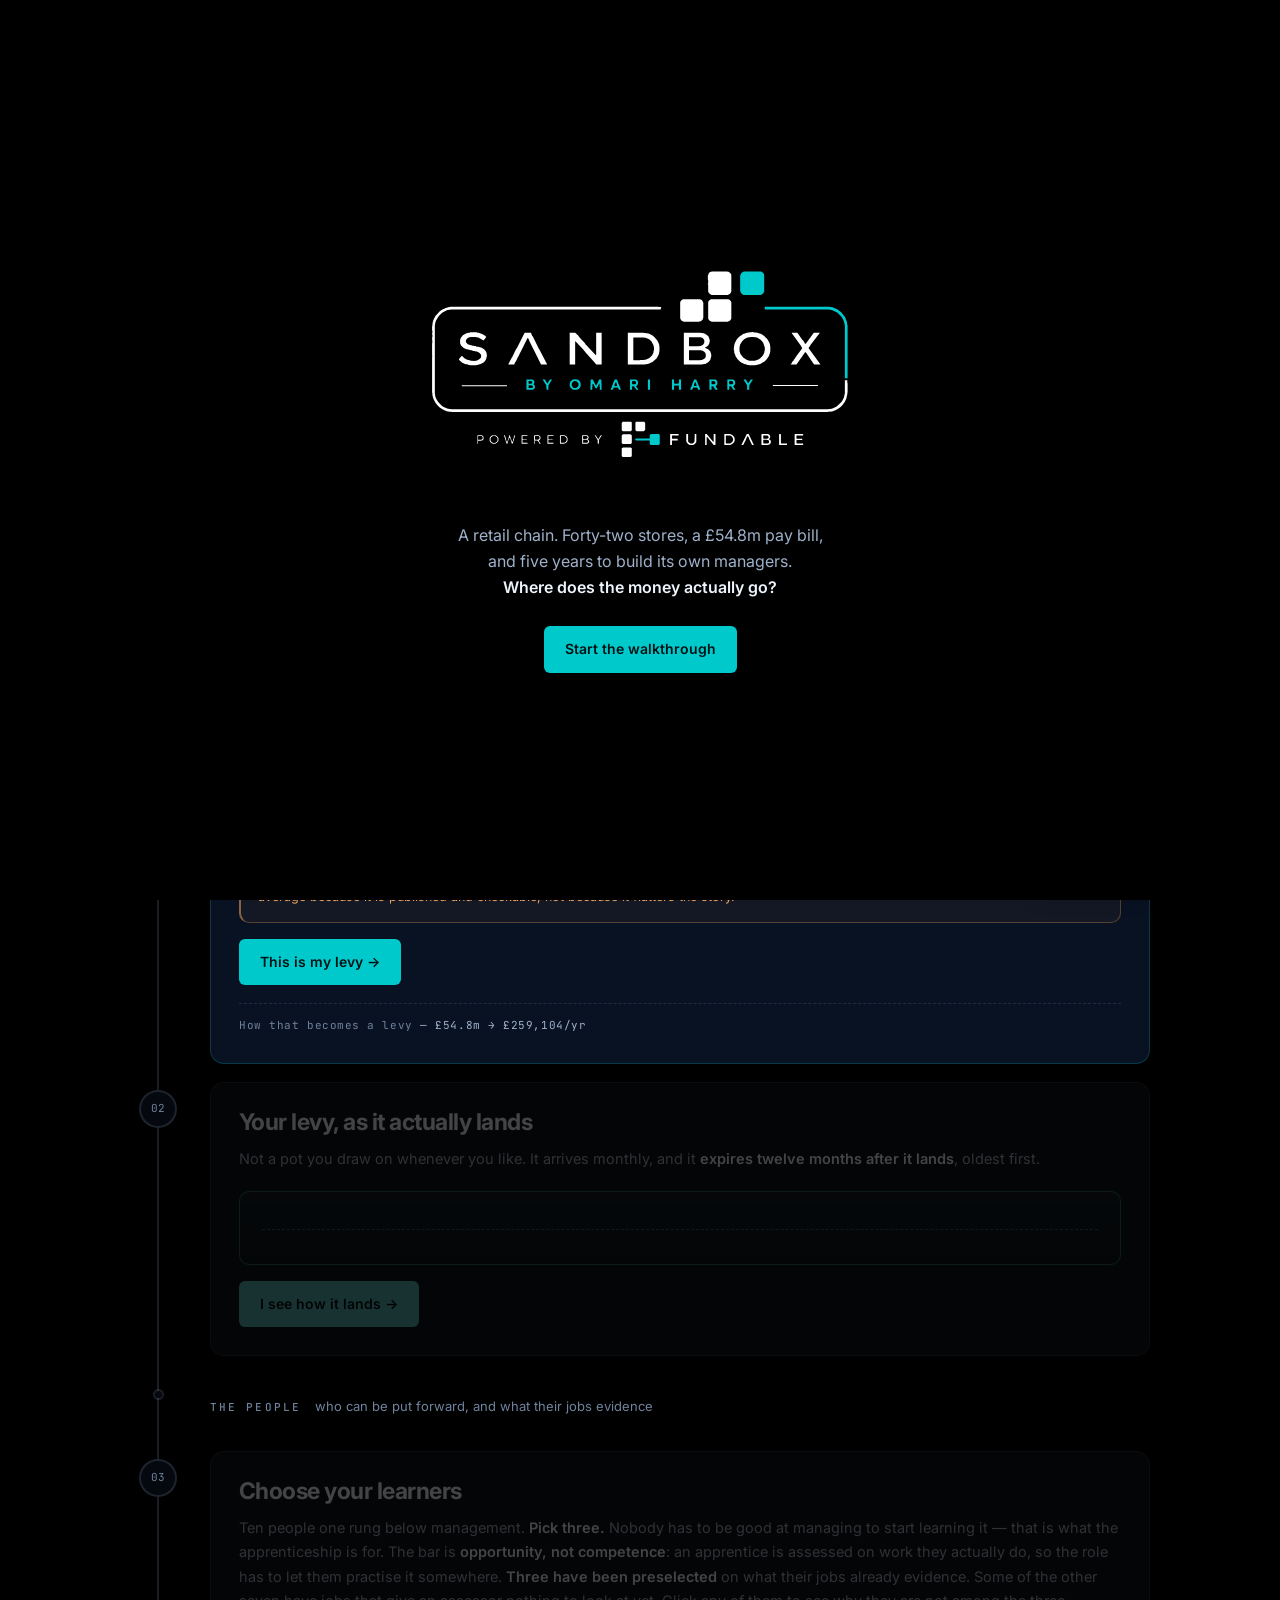
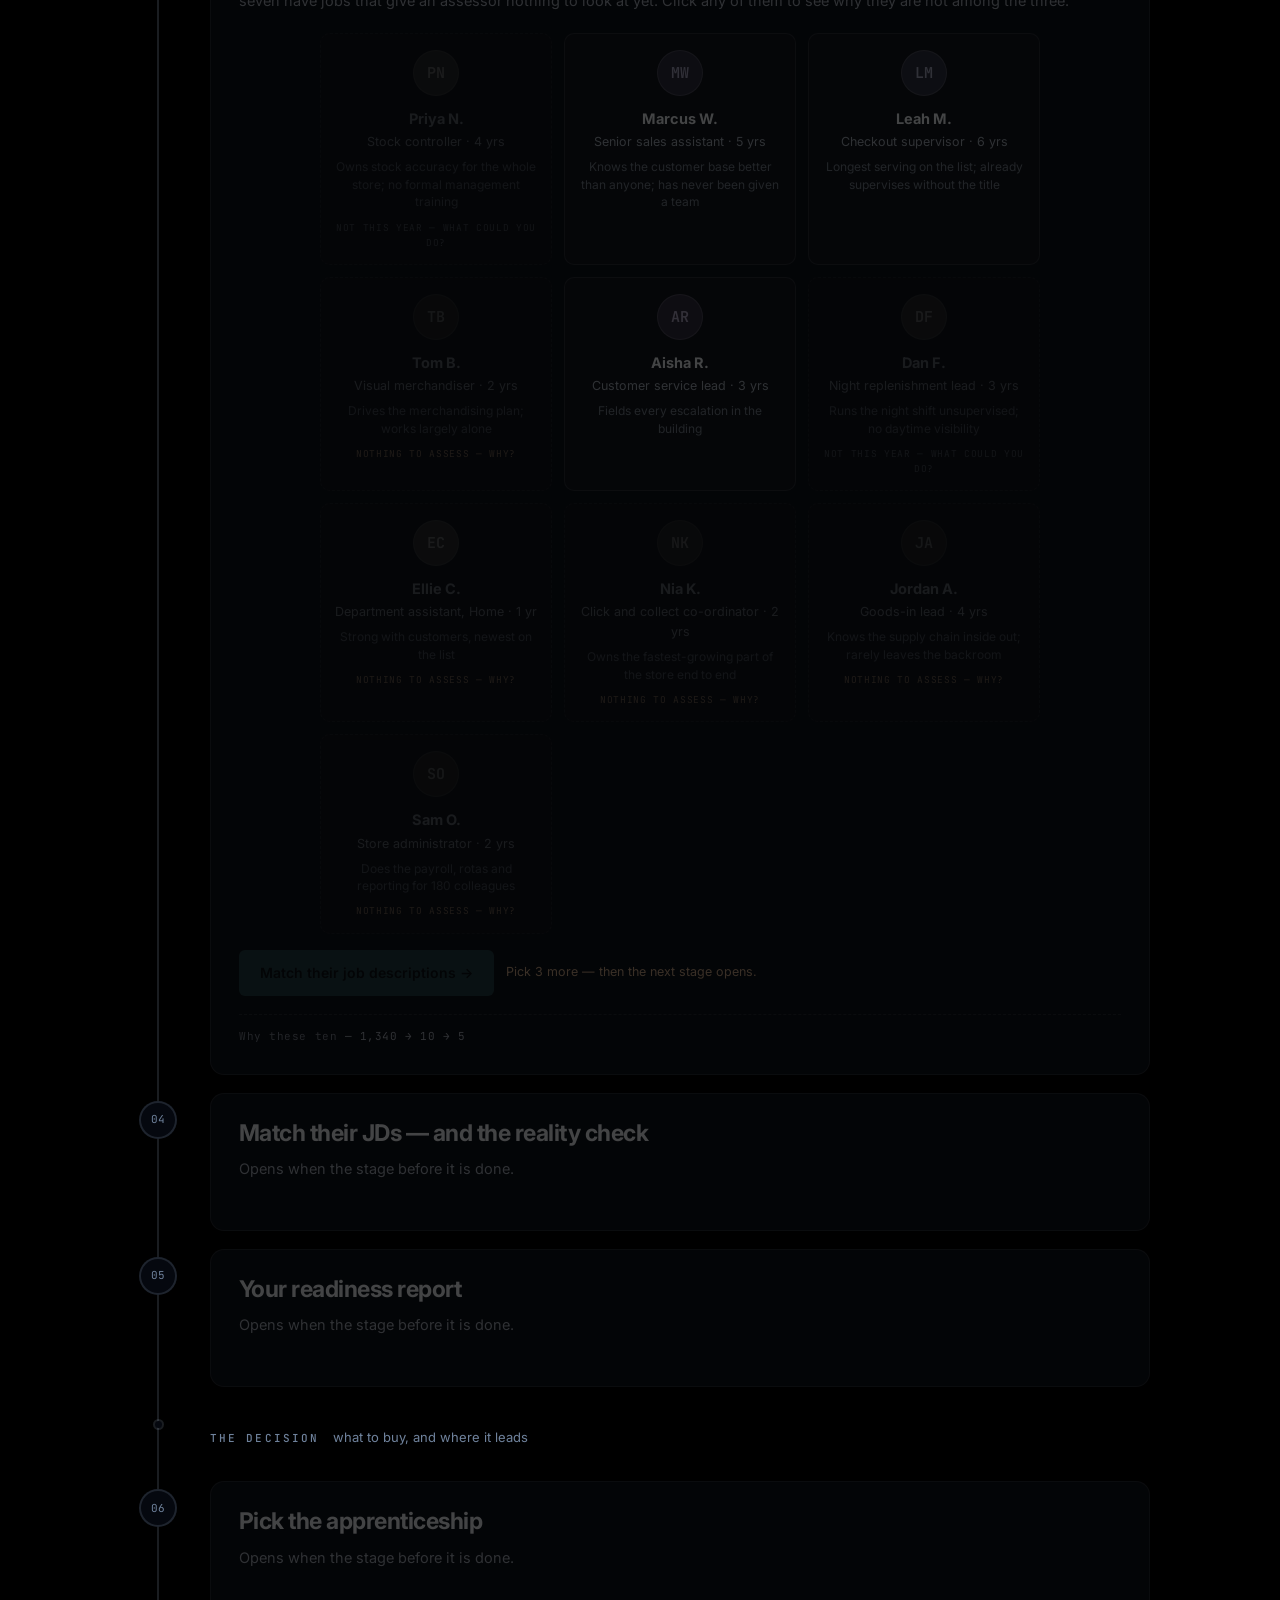
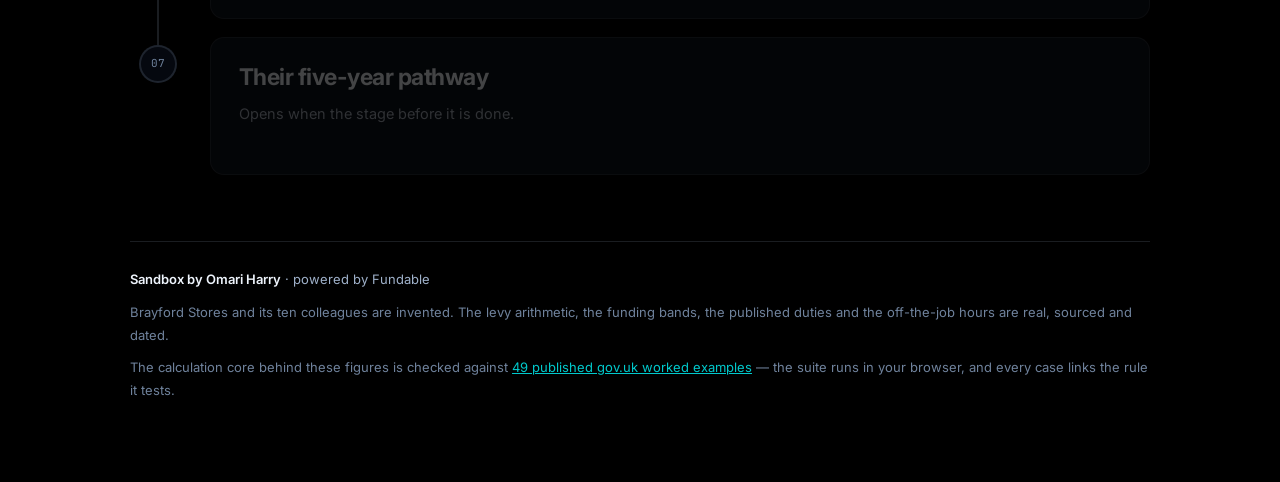
==== index.html @ 3e2b5d3f "One reading measure, so prose stops in the same place everywhere Audited every stage rather than fix" ====
<!doctype html>
<html lang="en-GB">
<head>
<meta charset="utf-8">
<meta name="viewport" content="width=device-width,initial-scale=1">
<title>Sandbox by Omari Harry — develop a retail team, costed properly</title>
<meta name="description" content="A retail employer with a £54.8m pay bill and five years to build managers. Walk the funding, the people, the duty gap and the pathway — on published standards and the rules as they stand today.">
<link rel="icon" href="assets/fundable-favicon.svg">
<link rel="preconnect" href="https://fonts.googleapis.com">
<link rel="preconnect" href="https://fonts.gstatic.com" crossorigin>
<link href="https://fonts.googleapis.com/css2?family=Inter:wght@300;400;500;600;700;800&family=JetBrains+Mono:wght@400;500;600&display=swap" rel="stylesheet">
<style>
:root{
  --bg:#000000; --cyan:#00C9CC; --cyan-dim:rgba(0,201,204,.45); --cyan-ghost:rgba(0,201,204,.09);
  --ink:#eef4fc; --muted:#9fb1ca; --muted-2:#6f829c;
  --warm:#f0a35c; --bad:#e8705f; --good:#4fd6a0;
  --line:rgba(159,177,202,.16); --card:rgba(11,20,38,.9);
  --mono:'JetBrains Mono',ui-monospace,Menlo,Consolas,monospace;
  --rail:56px;
  /* Corner radii. There were thirteen distinct values in this file — 1, 2, 4,
     5, 6, 7, 9, 10, 12, 13, 14, 16 and 999 — which is not a system, it is
     what you get when every component is given whatever looked right the day
     it was written. These four say something instead: a container nested
     inside another takes a smaller radius than the thing it sits in, and a
     control takes a smaller one again, so the nesting is legible from the
     corners alone. Capsules and circles are shapes, not scale steps, and keep
     their own values. */
  --r-lg:14px;    /* the step card: the outermost container on the page   */
  --r-md:10px;    /* a panel sitting inside one                           */
  --r-sm:6px;     /* a control: button, disclosure, tag                   */
  --r-pill:999px; /* anything capsule-shaped: chips, tracks, thin marks   */
  /* One reading measure. Inside the stage cards there were seven different
     ones — 48, 60, 62, 72, 74, 76 and 78ch — all doing the same job, which
     put twelve different right edges in the cards and is why nothing looked
     aligned with anything. Measured shortfalls ran 129, 191, 203, 224, 254,
     262, 283, 298, 302, 310, 314, 492, 508 and 531px.

     Not removed, unified: at 12.5px a full 882px card is about 125
     characters a line, which is why the caps existed. With one value every
     paragraph shares an edge, so a card now has two — things that run the
     full width, and prose. */
  /* In px, not ch. ch is relative to each element's OWN font-size, so one
     token in ch resolved to 532, 583, 606, 620, 630 and 653px across the
     text sizes in these cards — a single token that still produced six
     edges. Absolute is the only way one value means one edge. 620px is the
     centre of what those caps already were: about 86 characters at 14px and
     96 at 12.5px, longer than the ideal measure and far shorter than the
     882px card. */
  --measure:620px;
}
*{box-sizing:border-box}
html{scroll-behavior:smooth}
body{margin:0;background:var(--bg);color:var(--ink);line-height:1.6;
  font-family:Inter,system-ui,-apple-system,'Segoe UI',sans-serif;-webkit-font-smoothing:antialiased}
body::before{content:'';position:fixed;inset:0;pointer-events:none;z-index:0;
  background:radial-gradient(900px 540px at 10% -14%,rgba(0,201,204,.085),transparent 62%)}
/* the cohort constellation. A canvas is a REPLACED element: inset:0 with an
   auto width gives it the intrinsic 300x150, not the inset box, so the size
   has to be stated. Sits under .wrap (z-index 1) and takes no clicks. */
#bg{position:fixed;inset:0;width:100%;height:100%;z-index:0;display:block;
  pointer-events:none}
.wrap{position:relative;z-index:1;max-width:1060px;margin:0 auto;padding:0 20px}
a{color:var(--cyan)}
:focus-visible{outline:2px solid var(--cyan);outline-offset:3px;border-radius:var(--r-sm)}

/* ── splash ───────────────────────────────────────────────────────────── */
#splash{position:fixed;inset:0;z-index:60;background:#000;display:flex;flex-direction:column;
  align-items:center;justify-content:center;gap:26px;padding:24px;transition:opacity .5s ease,visibility .5s}
#splash.gone{opacity:0;visibility:hidden}
#splash img{width:min(540px,86vw);height:auto;animation:rise .9s cubic-bezier(.2,.7,.3,1) both}
#splash .tag{color:var(--muted);font-size:16px;text-align:center;max-width:46ch;margin:0;
  animation:rise .9s .25s cubic-bezier(.2,.7,.3,1) both}
#splash .tag b{color:var(--ink);font-weight:600}
#enter{animation:rise .9s .45s cubic-bezier(.2,.7,.3,1) both}
@keyframes rise{from{opacity:0;transform:translateY(14px)}to{opacity:1;transform:none}}

/* ── chrome ───────────────────────────────────────────────────────────── */
.topbar{display:flex;align-items:center;justify-content:space-between;gap:22px;
  padding:24px 0 0;flex-wrap:wrap}
.topbar img{height:52px;width:auto}
/* the provenance was a wall of 10px mono beside the logo; it is now one line
   that opens, because it matters but it is not the headline */
details.prov{font-family:var(--mono);font-size:10.5px;color:var(--muted-2);max-width:70ch}
details.prov>summary{cursor:pointer;list-style:none;text-align:right;letter-spacing:.04em;
  padding:5px 0}
details.prov>summary::-webkit-details-marker{display:none}
details.prov>summary:hover,details.prov[open]>summary{color:var(--cyan)}
details.prov>summary b{color:var(--muted);font-weight:500}
.stamp{font-family:var(--mono);font-size:10.5px;color:var(--muted-2);margin:8px 0 0;
  text-align:right;line-height:1.95}
.stamp b{color:var(--muted);font-weight:500}
header{padding:56px 0 18px;max-width:72ch}
h1{margin:0 0 18px;font-size:clamp(30px,4.8vw,48px);line-height:1.05;font-weight:800;
  letter-spacing:-.027em;text-wrap:balance}
h1 em{font-style:normal;color:var(--cyan)}
.lede{margin:0;max-width:60ch;color:var(--muted);font-size:clamp(15px,1.8vw,17.5px);line-height:1.68}
.lede b{color:var(--ink);font-weight:600}

/* ── the stepper ──────────────────────────────────────────────────────── */
#stepper{position:fixed;top:0;left:0;right:0;z-index:40;background:rgba(3,6,12,.93);
  backdrop-filter:blur(9px);border-bottom:1px solid var(--line);
  transform:translateY(-100%);transition:transform .3s ease;pointer-events:none}
#stepper.show{transform:none;pointer-events:auto}
.stepper-in{max-width:1060px;margin:0 auto;padding:9px 20px;display:flex;align-items:center;
  gap:4px;flex-wrap:wrap}
.sdot{display:inline-flex;align-items:center;gap:7px;background:none;border:0;cursor:pointer;
  font:inherit;font-size:11.5px;color:var(--muted-2);padding:5px 9px;border-radius:var(--r-pill)}
.sdot:hover:not(:disabled){color:var(--ink);background:rgba(159,177,202,.07)}
.sdot:disabled{cursor:not-allowed;opacity:.42}
.sdot .sd{width:9px;height:9px;border-radius:50%;flex:0 0 auto;
  border:1.5px solid var(--stepc);background:transparent;transition:background .3s}
.sdot.done .sd{background:var(--stepc)}
.sdot.active .sd{background:var(--stepc);box-shadow:0 0 0 3px rgba(240,163,92,.22)}
.sdot.active{color:var(--ink);font-weight:600}
.sdot.locked .sd{border-color:var(--line)}
.sdot .sl{white-space:nowrap}
.sprog{margin-left:auto;font-family:var(--mono);font-size:10.5px;color:var(--muted-2);
  white-space:nowrap}

/* ── acts ─────────────────────────────────────────────────────────────────
   Seven steps is a lot to hold. Three acts give the page a shape you can see
   from the top, and the rail runs straight through them so the spine is not
   interrupted. */
.act{display:grid;grid-template-columns:var(--rail) 1fr;gap:0 24px;align-items:stretch}
.act .rail{position:relative;justify-self:center;width:var(--rail)}
.act .rail::after{content:'';position:absolute;left:50%;top:0;bottom:0;width:2px;margin-left:-1px;
  background:var(--line);transition:background .5s}
.act.lit .rail::after{background:var(--stepc,var(--cyan-dim));opacity:.55}
.act .rail::before{content:'';position:absolute;left:50%;top:50%;width:7px;height:7px;
  margin:-3.5px 0 0 -3.5px;border-radius:50%;background:#05080f;box-shadow:0 0 0 2px var(--line);
  z-index:2;transition:box-shadow .5s,background .5s}
.act.lit .rail::before{background:var(--stepc,var(--cyan));box-shadow:0 0 0 2px var(--stepc,var(--cyan))}
.act-label{display:flex;align-items:baseline;gap:14px;padding:40px 0 16px;flex-wrap:wrap}
.act-label b{font-family:var(--mono);font-size:11px;letter-spacing:.19em;text-transform:uppercase;
  color:var(--muted-2);font-weight:500;transition:color .5s}
.act.lit .act-label b{color:var(--stepc-ink,var(--cyan))}
.act-label i{font-style:normal;font-size:13px;color:var(--muted-2)}

/* ── the roadmap ──────────────────────────────────────────────────────── */
.step{display:grid;grid-template-columns:var(--rail) 1fr;gap:0 24px;align-items:start}
.rail{position:relative;justify-self:center;width:var(--rail);align-self:stretch}
.rail::after{content:'';position:absolute;left:50%;top:0;bottom:0;width:2px;margin-left:-1px;
  background:var(--line);transition:background .5s ease}
.step.done .rail::after{background:linear-gradient(var(--stepc,var(--cyan)),var(--stepc-next,var(--cyan-dim)))}
.step:last-of-type .rail::after{bottom:auto;height:46px}
.node{position:relative;z-index:2;display:flex;align-items:center;justify-content:center;
  width:38px;height:38px;margin:26px auto 0;border-radius:50%;background:#05080f;
  border:2px solid var(--line);font-family:var(--mono);font-size:11px;color:var(--muted-2);
  transition:border-color .4s,color .4s,box-shadow .4s,background .4s}
.step.active .node{border-color:var(--warm);color:var(--warm);
  box-shadow:0 0 0 5px rgba(240,163,92,.16);animation:arrive 2.4s ease-in-out infinite}
@keyframes arrive{0%,100%{box-shadow:0 0 0 5px rgba(240,163,92,.16)}
  50%{box-shadow:0 0 0 9px rgba(240,163,92,.05)}}
.step.done .node{border-color:var(--stepc,var(--cyan));background:var(--stepc,var(--cyan));
  color:var(--stepc-on,#07121a);font-weight:600;animation:none}
.step.done .node span{display:none}
.step.done .node::after{content:'\2713';font-size:15px}

.card{margin:18px 0 0;border:1px solid var(--line);border-radius:var(--r-lg);background:var(--card);
  padding:26px 28px 28px;transition:opacity .4s,filter .4s,border-color .4s}
.step.active .card{border-color:rgba(0,201,204,.22)}
.step.locked .card{opacity:.28;pointer-events:none;filter:grayscale(.55)}
.step.folded .card{padding:15px 22px}
.card-h{display:flex;align-items:baseline;gap:14px;flex-wrap:wrap}
/* Folded, the header becomes a three-column grid so the cyan summary starts
   at the same x on every stage. As a flex row it sat immediately after the
   heading, and the headings are different lengths — measured across the
   seven, the summary began at 137, 226, 173, 308, 174 and 188px, so scrolling
   a finished plan moved the one figure per stage you actually want to read
   through a 171px spread. The heading column is wider than the longest
   heading at the narrowest width this page runs at (294px at 1024), so
   nothing wraps to claim it. */
.step.folded .card-h{display:grid;grid-template-columns:310px 1fr auto;align-items:baseline;
  gap:0 14px}
.card-h h2{margin:0;font-size:23px;font-weight:700;letter-spacing:-.022em;line-height:1.2}
.step.folded .card-h h2{font-size:16px;font-weight:600;color:var(--muted)}
.fold-sum{margin:0;color:var(--cyan);font-size:13px;font-family:var(--mono)}
.reopen{margin-left:auto;background:none;border:0;color:var(--muted-2);font:inherit;font-size:12px;
  cursor:pointer;text-decoration:underline;padding:0}
.reopen:hover{color:var(--cyan)}
.linklike{background:none;border:0;padding:0;font:inherit;color:var(--cyan);cursor:pointer;
  text-decoration:underline;text-underline-offset:2px}
.linklike:hover{filter:brightness(1.2)}
.step.folded .card-body{display:none}
/* Full width, matching stage 1. These eighteen intros were the last things
   in the cards still stopping short of the edge, so every stage had one
   ragged right edge near the top of it. The trade is a longer line than the
   70ch they used to keep — about 100 characters on a full card — which is
   wide for continuous reading and is the reason the limit was there. They
   are short intros read once before the stage opens, not long passages, so
   the alignment is worth more here than the measure. */
.sub{margin:10px 0 20px;color:var(--muted);font-size:14.5px;line-height:1.68}
.sub b{color:var(--ink);font-weight:600}

/* ── payoff ───────────────────────────────────────────────────────────────
   The moments the walkthrough is actually for — the readout, the reality
   check, the verdict, the five-year tally. They were the same grey as the
   paragraphs around them, so they read as more text rather than as an
   arrival. One shared surface, lifted off the card. */
.payoff,.check,.verdict,.why{border-radius:var(--r-md);padding:22px 24px;margin-top:20px;position:relative;
  background:linear-gradient(180deg,rgba(0,201,204,.075),rgba(0,201,204,.015));
  border:1px solid var(--cyan-dim)}
.payoff::before,.check::before,.verdict::before,.why::before{content:'';position:absolute;left:0;top:18px;bottom:18px;width:2px;
  border-radius:var(--r-pill);background:var(--cyan)}
.payoff.warn,.check,.why{background:linear-gradient(180deg,rgba(240,163,92,.08),rgba(240,163,92,.015));
  border-color:rgba(240,163,92,.42)}
.payoff.warn::before,.check::before,.why::before{background:var(--warm)}
.payoff.stop,.verdict.bad{background:linear-gradient(180deg,rgba(232,112,95,.09),rgba(232,112,95,.015));
  border-color:rgba(232,112,95,.45)}
.payoff.stop::before,.verdict.bad::before{background:var(--bad)}
.payoff>h3,.check h3,.verdict h3,.why h4{margin:0 0 10px;font-size:15px;font-weight:700;letter-spacing:-.01em;color:var(--cyan)}
.payoff.warn>h3,.check h3,.why h4{color:var(--warm)}
.payoff.stop>h3,.verdict.bad h3{color:var(--bad)}
.payoff>p,.check p,.verdict p,.why p{margin:0 0 10px;font-size:14px;line-height:1.66;color:var(--muted);max-width:var(--measure)}
.payoff>p:last-child,.check p:last-child,.verdict p:last-child,.why p:last-child{margin-bottom:0}
.payoff b,.check b,.verdict b,.why b{color:var(--ink)}

/* ── working-out panel ────────────────────────────────────────────────── */
details.work{margin-top:18px;border-top:1px dashed var(--line);padding-top:13px}
details.work>summary{cursor:pointer;font-family:var(--mono);font-size:11px;letter-spacing:.05em;
  color:var(--muted-2);list-style:none}
details.work>summary::-webkit-details-marker{display:none}
details.work>summary:hover{color:var(--cyan)}
details.work>summary .chain{color:var(--muted)}
details.work[open]>summary{color:var(--cyan);margin-bottom:12px}
.funnel{font-family:var(--mono);font-size:12px;border-collapse:collapse;width:100%;max-width:var(--measure)}
.funnel td{padding:5px 0;border-bottom:1px solid rgba(159,177,202,.07);vertical-align:baseline}
.funnel td:last-child{text-align:right;color:var(--ink);font-variant-numeric:tabular-nums;white-space:nowrap}
.funnel .drop{color:var(--bad);margin-left:12px;font-size:11px}
.funnel tr.indent td:first-child{padding-left:16px;color:var(--muted)}
.funnel tr.sum td{color:var(--cyan);border-bottom:0;padding-top:9px}
.ours{margin:13px 0 0;font-size:12.5px;color:var(--warm);max-width:var(--measure);line-height:1.6}
.ours b{color:var(--ink)}

/* ── controls ─────────────────────────────────────────────────────────── */
label{display:block;font-size:12px;color:var(--muted);margin:0 0 7px}
input[type=range]{width:100%;max-width:520px;accent-color:var(--cyan);margin:4px 0 0}
.btn{font:inherit;font-size:14px;font-weight:600;cursor:pointer;border-radius:var(--r-sm);padding:11px 20px;
  border:1px solid transparent;background:var(--cyan);color:#001314}
.btn:hover{filter:brightness(1.1)}
.btn.ghost{background:none;color:var(--muted);border-color:var(--line)}
.btn.ghost:hover{color:var(--cyan);border-color:var(--cyan)}
.btn:disabled{opacity:.28;cursor:not-allowed;filter:none}
.gate-why{font-size:12.5px;color:var(--warm);max-width:var(--measure);line-height:1.5}
.gate-why.ok{color:var(--good)}
.why .scope{color:var(--muted-2);font-size:12.5px;font-style:italic}

/* ── the pointer ────────────────────────────────────────
   The gate already says WHAT is missing, in a line beside a disabled button
   that on these cards is usually below the fold. What it cannot say is WHERE.

   First attempt put the words in a tag floating above the target. Measured,
   it covered the £20,000,000 on step 1 — the very figure the instruction is
   about — and there is no side that is free: every target here is a block
   wrapped in body text, so above clips a paragraph's last line and right
   runs out of card by step 3. A pointer that hides the thing it points at is
   worse than none.

   So the two halves live apart, each where it has room. The halo says WHERE,
   drawn in the dead space just outside the target, overlapping nothing. The
   pill says WHAT, fixed bottom-right where nothing can be under it, and it
   scrolls the target back when you have wandered off. Warm while something
   is owed, cyan once the gate releases — the page's own rule, where warm is
   what you still have to deal with.

   No motion. Dynamics come after this, deliberately. */
#halo{position:fixed;z-index:35;pointer-events:none;border-radius:var(--r-md);
  border:1.5px solid var(--warm);box-shadow:0 0 0 3px rgba(240,163,92,.1);
  opacity:0;transition:opacity .3s ease,border-color .3s ease}
#halo.on{opacity:1}
#halo.ready{border-color:var(--cyan);box-shadow:0 0 0 3px rgba(0,201,204,.09)}
/* bottom right, because the dev bar owns bottom left and the stepper the top */
#nudge{position:fixed;right:20px;bottom:20px;z-index:45;display:none;align-items:center;
  gap:9px;max-width:min(42ch,calc(100vw - 40px));text-align:left;
  font-family:var(--mono);font-size:11.5px;line-height:1.45;letter-spacing:.02em;
  color:#07121a;background:var(--warm);border:0;padding:9px 13px;border-radius:var(--r-sm);
  cursor:pointer;font-weight:500;box-shadow:0 7px 26px rgba(0,0,0,.55)}
#nudge.on{display:flex}
#nudge.ready{background:var(--cyan)}
#nudge:hover{filter:brightness(1.07)}
#nudge:focus-visible{outline:2px solid var(--ink);outline-offset:2px}
#nudge i{font-style:normal;font-size:14px;line-height:1;opacity:.75;flex:none}
#nudge u{text-decoration:none;font-size:9.5px;letter-spacing:.1em;text-transform:uppercase;
  opacity:.6;flex:none;border-left:1px solid rgba(7,18,26,.3);padding-left:9px}
.scale{display:flex;justify-content:space-between;max-width:520px;font-family:var(--mono);
  font-size:10.5px;color:var(--muted-2);margin-top:4px}
/* Brayford's actual pay bill, marked on the track. The slider is there to be
   played with; the scenario still has one real number, and the step will not
   let you leave on someone else's. */
.sliderwrap{position:relative;max-width:520px;padding-top:20px}
.mark{position:absolute;top:12px;height:28px;width:2px;background:var(--warm);
  border-radius:var(--r-pill);pointer-events:none;transform:translateX(-1px)}
.mark i{position:absolute;top:-14px;left:50%;transform:translateX(-50%);font-style:normal;
  font-family:var(--mono);font-size:9.5px;letter-spacing:.07em;text-transform:uppercase;
  color:var(--warm);white-space:nowrap}
.hint{margin:14px 0 0;font-size:13px;line-height:1.6;max-width:var(--measure);color:var(--muted)}
.hint b{color:var(--ink)}
.hint.off{color:var(--warm)}
.hint.off b{color:var(--warm)}
.big{font-family:var(--mono);font-size:30px;font-weight:600;color:var(--ink);
  font-variant-numeric:tabular-nums;line-height:1.2;margin-bottom:10px}
/* The pay bill is the INPUT; the levy is the answer the step is named after.
   They used to be the other way round — the biggest figure on a step called
   "Here is your levy" was the pay bill. */
.paybill{font-family:var(--mono);font-size:19px;font-weight:500;color:var(--muted);
  font-variant-numeric:tabular-nums;line-height:1.2;margin-bottom:10px}
/* The stage was a single ragged column in an 882px card: measured, the rows
   left between 242 and 374px of dead space down the right, and the two
   things that belong together — the pay bill you set and the levy it
   produces — were stacked, so you could not watch one move the other.

   Side by side they read as cause and effect, and the card is filled by the
   content rather than by widening the prose, which has a measure for a
   reason. Below 1180 they stack again: two columns of ~380px start breaking
   the slider scale and the big figure. */
.s1-grid{display:grid;grid-template-columns:minmax(0,1fr) minmax(0,420px);
  gap:0 34px;align-items:start;margin-top:4px}
.s1-set{min-width:0}
.s1-set .hint{max-width:none}
.s1-grid .levyout{margin:0;border:1px solid var(--cyan-dim);border-radius:var(--r-md);
  padding:17px 19px;background:rgba(0,201,204,.045)}
.s1-grid .levyout.nil{border-color:rgba(240,163,92,.4);background:rgba(240,163,92,.05)}
@media screen and (max-width:1180px){
  .s1-grid{grid-template-columns:minmax(0,1fr);gap:22px 0}
  .s1-grid .levyout{max-width:520px}
}
.levyout{margin-top:22px}
.levyout .lk{font-family:var(--mono);font-size:10px;letter-spacing:.12em;text-transform:uppercase;
  color:var(--muted-2)}
.levyout .lv{font-family:var(--mono);font-size:34px;font-weight:600;color:var(--cyan);
  font-variant-numeric:tabular-nums;line-height:1.18;margin-top:5px}
.levyout .ls{font-size:13px;color:var(--muted);margin-top:5px}
.levyout.nil .lv{color:var(--warm)}
/* Boxed rather than hung off a left bar. Measured inside stage 1's 882px
   card, the rows ended at four different places — the intro 242px short of
   the edge, the hint 454, this 314, the buttons flush — and a bar-and-indent
   paragraph at its own width was the most obviously stray of them. As a box
   it has the same edges as the grid above it and the controls below, so the
   stage reads as a stack of aligned blocks. */
.caveat-vis{margin:18px 0 0;font-size:12.5px;line-height:1.65;color:var(--warm);
  border:1px solid rgba(240,163,92,.3);border-left:2px solid rgba(240,163,92,.55);
  border-radius:var(--r-md);background:rgba(240,163,92,.045);padding:14px 17px}
.caveat-vis b{color:var(--ink)}


/* ── readout ──────────────────────────────────────────────────────────── */
.readout{border:1px solid var(--cyan-dim);border-radius:var(--r-md);padding:20px 22px;
  background:linear-gradient(180deg,rgba(0,201,204,.07),rgba(0,201,204,.02))}
.ro-grid{display:grid;gap:18px;grid-template-columns:repeat(auto-fit,minmax(166px,1fr))}
.ro .k{font-family:var(--mono);font-size:10px;letter-spacing:.11em;text-transform:uppercase;color:var(--muted-2)}
.ro .v{font-family:var(--mono);font-size:26px;font-weight:600;color:var(--cyan);margin-top:5px;
  font-variant-numeric:tabular-nums;line-height:1.15}
.ro .s{font-size:12px;color:var(--muted);margin-top:4px}
.ro-sum{margin:17px 0 0;padding-top:14px;border-top:1px dashed var(--cyan-dim);font-size:14px;color:var(--muted)}
.ro-sum b{color:var(--ink)}

/* ── people ───────────────────────────────────────────────────────────── */
.team{display:grid;gap:12px;justify-content:center;
  grid-template-columns:repeat(auto-fit,minmax(214px,232px))}
.person{display:flex;flex-direction:column;align-items:center;gap:2px;text-align:center;
  font:inherit;color:inherit;width:100%;
  background:rgba(159,177,202,.035);border:1px solid var(--line);border-radius:var(--r-md);
  padding:16px 14px 14px;cursor:pointer}
.av{width:46px;height:46px;border-radius:50%;display:flex;align-items:center;justify-content:center;
  font-family:var(--mono);font-size:15px;font-weight:600;letter-spacing:.02em;margin-bottom:9px;
  border:1px solid rgba(255,255,255,.14);flex:0 0 auto}
.person.on .av{box-shadow:0 0 0 3px var(--cyan-ghost)}
.person.blocked .av{filter:grayscale(1) brightness(.8)}
.person:hover{border-color:var(--cyan-dim)}
.person.on{border-color:var(--cyan);background:var(--cyan-ghost)}
.infopack{margin:12px 0 4px;border:1px solid var(--cyan-dim);border-radius:var(--r-md);padding:14px 16px;
  background:rgba(0,201,204,.055)}
.ip-h{display:flex;align-items:baseline;gap:12px;margin-bottom:9px}
.ip-h b{font-size:14px;color:var(--cyan)}
.ip-h .dismiss{margin-left:auto}
.infopack .funnel td{padding:6px 14px 6px 0;vertical-align:top;font-family:var(--mono);font-size:11.5px}
.ip-why{margin:11px 0 0;font-size:13px;color:var(--muted);line-height:1.6;max-width:var(--measure)}
.ip-src{margin:10px 0 0;font-family:var(--mono);font-size:10.5px;color:var(--muted-2)}
.ip-src a{color:var(--muted)}
.person.soon{border-style:dashed;opacity:.72;cursor:help}
.person.soon:hover{opacity:.95;border-color:var(--warm)}
.person.blocked{border-style:dashed;opacity:.5;cursor:help}
.person.blocked:hover{opacity:.78;border-color:var(--warm)}
.person.blocked .nm{color:var(--muted)}
.person .flag.soft{color:var(--muted-2)}
.person .flag{font-family:var(--mono);font-size:9.5px;letter-spacing:.07em;text-transform:uppercase;
  color:var(--warm);margin-top:7px}
.why .dismiss{background:none;border:0;padding:0;font:inherit;font-size:12px;color:var(--muted-2);
  cursor:pointer;text-decoration:underline}
.why .dismiss:hover{color:var(--cyan)}
.person .nm{font-weight:700;font-size:14.5px}
.person.on .nm{color:var(--cyan)}
.person .rl{font-size:12.5px;color:var(--muted)}
.person .nt{font-size:12px;color:var(--muted-2);margin-top:4px;line-height:1.45}
.row{display:flex;gap:12px;flex-wrap:wrap;align-items:center;margin-top:16px}

/* ── step 4 · duty coverage ───────────────────────────────────────────── */
.learner{border:1px solid var(--line);border-radius:var(--r-md);padding:15px 17px;margin-top:11px;
  background:rgba(159,177,202,.03)}
.lh{display:flex;align-items:baseline;gap:10px;flex-wrap:wrap}
.lh .ln{font-weight:700;font-size:15px;color:var(--cyan)}
.lh .lr{font-size:12.5px;color:var(--muted)}
.lh .lscore{margin-left:auto;font-family:var(--mono);font-size:11.5px;color:var(--muted)}
.lh .lscore b{color:var(--ink)}
.chips{display:flex;flex-wrap:wrap;gap:7px;margin-top:11px}
.chip{font-family:var(--mono);font-size:10.5px;letter-spacing:.03em;padding:4px 9px;border-radius:var(--r-pill);
  border:1px solid var(--line);color:var(--muted-2);white-space:nowrap}
.chip.yes{background:var(--cyan);border-color:var(--cyan);color:#001314;font-weight:600}
.chip.partly{border-color:var(--cyan-dim);color:var(--cyan)}
.chip.no{text-decoration:line-through;opacity:.6}
.jd{list-style:none;margin:12px 0 0;padding:0;font-size:13px}
.jd li{padding:5px 0 5px 15px;border-left:2px solid var(--line);color:var(--muted);margin-bottom:3px}
.jd li.ev{border-left-color:var(--cyan);color:var(--ink)}
.jd li em{font-style:normal;font-family:var(--mono);font-size:10.5px;color:var(--cyan);
  display:block;margin-top:2px}
.learner details{margin-top:11px}
/* This was 12px muted-2 text with the marker removed, which is the styling of
   a caption, not of a control — and on stages 4 and 5 opening it is the whole
   of the work, the thing the gate is waiting on. Shut, it is now plainly a
   button and says whose JD it opens. Open, it reverts to the quiet caption it
   used to be, because by then it has nothing left to ask for. */
.learner details>summary{cursor:pointer;list-style:none;display:inline-flex;align-items:center;
  gap:8px;font-family:var(--mono);font-size:11.5px;letter-spacing:.03em;color:var(--warm);
  border:1px solid rgba(240,163,92,.5);border-radius:var(--r-sm);padding:7px 12px;
  background:rgba(240,163,92,.07);transition:color .2s,border-color .2s,background .2s}
.learner details>summary::-webkit-details-marker{display:none}
.learner details>summary::before{content:'\25B8';font-size:10px;opacity:.8;
  transition:transform .2s}
.learner details>summary:hover{color:var(--cyan);border-color:var(--cyan);
  background:var(--cyan-ghost)}
.learner details[open]>summary{font-family:inherit;font-size:12px;letter-spacing:0;
  color:var(--muted-2);border-color:transparent;background:none;padding:2px 0}
.learner details[open]>summary::before{transform:rotate(90deg)}
.learner details[open]>summary:hover{color:var(--cyan);border-color:transparent;background:none}
.learner details>summary .s-open{display:none}
.learner details[open]>summary .s-shut{display:none}
.learner details[open]>summary .s-open{display:inline}

/* ── step 7 · the pathway ─────────────────────────────────────────────── */
.tl-wrap{overflow-x:auto;padding-bottom:4px}
.tl{min-width:540px;position:relative;margin:26px 0 10px}
.tl-axis{position:relative;height:17px;border-bottom:1px solid var(--line)}
.tl-axis span{position:absolute;transform:translateX(-50%);font-family:var(--mono);
  font-size:10px;color:var(--muted-2);bottom:3px}
.tl-axis span::after{content:'';position:absolute;left:50%;bottom:-5px;width:1px;height:5px;
  background:var(--line)}
.tl-track{position:relative;height:118px;margin:4px 0 30px}
.tl-bar{position:absolute;height:46px;border-radius:var(--r-sm);padding:7px 11px;overflow:hidden;
  background:linear-gradient(135deg,rgba(0,201,204,.3),rgba(0,201,204,.13));
  border:1px solid var(--cyan-dim)}
.tl-bar.two{top:60px}
.tl-bar .bn{display:block;font-size:12.5px;font-weight:700;color:var(--cyan);white-space:nowrap;
  overflow:hidden;text-overflow:ellipsis}
.tl-bar .bm{display:block;font-family:var(--mono);font-size:10px;color:var(--muted);margin-top:2px;
  white-space:nowrap}
.tl-bar.off{background:linear-gradient(135deg,rgba(232,112,95,.26),rgba(232,112,95,.1));
  border-color:var(--bad)}
.tl-epa{position:absolute;height:46px;border-radius:0 var(--r-sm) var(--r-sm) 0;border:1px dashed var(--cyan-dim);
  border-left:0;background:repeating-linear-gradient(135deg,rgba(0,201,204,.14) 0 4px,transparent 4px 9px)}
.tl-epa.two{top:60px}
.tl-epa span{position:absolute;left:50%;top:50%;transform:translate(-50%,-50%);font-family:var(--mono);
  font-size:9px;color:var(--cyan);letter-spacing:.06em}
.tl-bar.off .bn{color:var(--bad)}
/* was a full-height line cutting through both bars; now just a tick under
   the axis, beside its own label */
.tl-mark{position:absolute;top:auto;bottom:-6px;width:1px;height:9px;background:var(--warm);
  border-radius:var(--r-pill)}
.tl-mark::before{content:attr(data-label);position:absolute;top:auto;bottom:-24px;left:50%;
  transform:translateX(-50%);font-family:var(--mono);font-size:9.5px;letter-spacing:.07em;
  text-transform:uppercase;color:var(--warm);white-space:nowrap}
.tl-mark.edge::before{transform:translateX(-100%)}
/* the first and last year ticks half-overhang their own chart without this */
.tl-axis span:first-child{transform:translateX(-12%)}
.tl-axis span:last-child{transform:translateX(-88%)}
.tl-gap{position:absolute;top:50px;height:14px;border-top:1px dashed var(--muted-2);
  border-left:1px dashed var(--muted-2);border-right:1px dashed var(--muted-2)}
.tl-gap span{position:absolute;top:16px;left:50%;transform:translateX(-50%);font-size:11px;
  color:var(--muted-2);white-space:nowrap}
.walker{position:absolute;top:-34px;left:0;display:flex;flex-direction:column;align-items:center;
  pointer-events:none;transition:left .9s cubic-bezier(.4,.1,.3,1);z-index:4}
.walker .av{width:30px;height:30px;font-size:11px;margin:0;box-shadow:0 0 0 3px #05080f}
.walker .wt{margin-top:3px;width:1px;height:10px;background:var(--warm)}
.walkbar{display:flex;align-items:center;gap:14px;flex-wrap:wrap;margin-top:26px}
.walkbar .wsay{font-size:13.5px;color:var(--muted);line-height:1.55;max-width:var(--measure);flex:1 1 300px}
.walkbar .wsay b{color:var(--ink)}
.walkbar .wyr{font-family:var(--mono);font-size:11px;color:var(--warm);white-space:nowrap}
.caveat{margin:14px 0 0;font-size:12.5px;color:var(--muted-2);max-width:var(--measure);line-height:1.65}
.caveat b{color:var(--muted)}
/* the provider-context card. Matches .prog's box so stage 6 reads as one
   stack of equal-width cards rather than cards with footnotes between them. */
.stopcard{border:1px solid rgba(240,163,92,.38);border-radius:var(--r-md);padding:18px 20px;
  margin-top:14px;background:rgba(240,163,92,.05)}
.stopcard h3{margin:0;font-size:16px;font-weight:700;color:var(--warm);letter-spacing:-.01em}
.stopsub{margin:8px 0 0;font-size:13px;line-height:1.6;color:var(--muted);max-width:var(--measure)}
.stopgrid{display:grid;gap:14px;grid-template-columns:repeat(auto-fit,minmax(230px,1fr));
  margin-top:16px}
.stopnote{border-left:2px solid rgba(240,163,92,.4);padding-left:13px}
.stopnote>b{display:block;font-family:var(--mono);font-size:9.5px;letter-spacing:.11em;
  text-transform:uppercase;color:var(--warm);margin-bottom:7px;font-weight:500;line-height:1.5}
.stopnote>span{display:block;font-size:12.5px;line-height:1.65;color:var(--muted-2)}
.stopnote>span b{color:var(--muted)}
.stopnote .bad{color:var(--bad)}
.stopnote a{color:var(--cyan);text-decoration:none;border-bottom:1px solid var(--cyan-dim)}
.tally{display:grid;gap:12px;grid-template-columns:repeat(auto-fit,minmax(158px,1fr));margin-top:20px}
.tally .t{border:1px solid var(--line);border-radius:var(--r-md);padding:14px 15px;
  background:rgba(159,177,202,.03)}
.tally .k{font-family:var(--mono);font-size:10px;letter-spacing:.1em;text-transform:uppercase;
  color:var(--muted-2)}
.tally .v{font-family:var(--mono);font-size:22px;font-weight:600;margin-top:5px;
  font-variant-numeric:tabular-nums;line-height:1.2}
.tally .s{font-size:12px;color:var(--muted);margin-top:4px}
.tally .t.spend .v{color:var(--cyan)}
.tally .t.waste .v{color:var(--warm)}

/* ── KSB coverage report ──────────────────────────────────────────────── */
.ksb-h{display:flex;align-items:center;gap:20px;flex-wrap:wrap;
  padding:14px 0 15px;border-bottom:1px solid var(--line)}
.ring{flex:0 0 auto;position:relative;width:62px;height:62px}
.ring svg{transform:rotate(-90deg)}
.ring .rv{position:absolute;inset:0;display:flex;align-items:center;justify-content:center;
  font-family:var(--mono);font-size:15px;font-weight:600;color:var(--cyan)}
.ring.low .rv{color:var(--warm)}
.ksb-who{min-width:150px}
.ksb-who .n{font-weight:700;font-size:15px}
.ksb-who .r{font-size:12.5px;color:var(--muted)}
.ksb-band{font-family:var(--mono);font-size:10.5px;letter-spacing:.06em;text-transform:uppercase;
  padding:4px 10px;border-radius:var(--r-pill);border:1px solid var(--cyan-dim);color:var(--cyan)}
.ksb-band.low{border-color:rgba(240,163,92,.5);color:var(--warm)}
.ksb-tot{margin-left:auto;font-family:var(--mono);font-size:12px;color:var(--muted);
  font-variant-numeric:tabular-nums;text-align:right}
.ksb-tot b{color:var(--ink);font-size:14px}
.ksb-areas{display:grid;gap:9px;margin:14px 0 0}
.ka{display:flex;align-items:center;gap:12px}
.ka .kl{font-family:var(--mono);font-size:10.5px;letter-spacing:.07em;text-transform:uppercase;
  color:var(--muted-2);flex:0 0 84px}
.ka .kb{flex:1;height:9px;border-radius:var(--r-pill);background:rgba(159,177,202,.09);overflow:hidden;
  border:1px solid var(--line)}
.ka .kb i{display:block;height:100%;border-radius:var(--r-pill);background:var(--cyan)}
.ka.K .kb i{background:var(--cyan)}
.ka.S .kb i{background:#8b7df0}
.ka.B .kb i{background:var(--warm)}
.ka .kn{font-family:var(--mono);font-size:11.5px;color:var(--muted);flex:0 0 58px;text-align:right;
  font-variant-numeric:tabular-nums}
.ksb-list{list-style:none;margin:13px 0 0;padding:0;display:grid;gap:5px;
  grid-template-columns:repeat(auto-fit,minmax(252px,1fr))}
.ksb-list li{font-size:12.5px;color:var(--muted-2);display:flex;gap:8px;align-items:baseline;
  line-height:1.5}
.ksb-list li.ev{color:var(--muted)}
.ksb-list li .c{font-family:var(--mono);font-size:10px;flex:0 0 26px;color:var(--muted-2)}
.ksb-list li.ev .c{color:var(--cyan)}
.ksb-list li.ev b{color:var(--ink);font-weight:600}
.ksb-list li .ln{display:block;font-size:11px;color:var(--cyan);opacity:.75;margin-top:1px}

/* ── step 6 · assigning the cohort ────────────────────────────────────── */
.prog{border:1px solid var(--cyan-dim);border-radius:var(--r-md);padding:18px 20px;margin-top:14px;
  background:linear-gradient(180deg,rgba(0,201,204,.06),rgba(0,201,204,.015))}
.prog.later{border-color:var(--line);background:rgba(159,177,202,.03)}
.prog-h{display:flex;align-items:baseline;gap:12px;flex-wrap:wrap}
.prog-h .yr{font-family:var(--mono);font-size:10px;letter-spacing:.1em;text-transform:uppercase;
  color:var(--cyan);border:1px solid var(--cyan-dim);border-radius:var(--r-pill);padding:3px 9px}
.prog.later .prog-h .yr{color:var(--muted-2);border-color:var(--line)}
.prog-h .pn{font-weight:700;font-size:16px}
.prog-h .pv{font-size:13px;color:var(--muted);font-weight:500}
.prog-h .pm{margin-left:auto;font-family:var(--mono);font-size:12px;color:var(--muted);
  font-variant-numeric:tabular-nums}
.prog-h .pm b{color:var(--ink)}
.proglinks{margin:10px 0 0;font-family:var(--mono);font-size:11px;color:var(--muted-2)}
.proglinks a{color:var(--cyan);text-decoration:none;border-bottom:1px solid var(--cyan-dim)}
.proglinks a:hover{filter:brightness(1.2)}

.drop{margin-top:14px;border:2px dashed var(--line);border-radius:var(--r-md);min-height:76px;
  padding:12px;display:flex;flex-wrap:wrap;gap:8px;align-items:flex-start;align-content:flex-start;
  transition:border-color .2s,background .2s}
.drop.over{border-color:var(--cyan);background:var(--cyan-ghost)}
.drop.full{border-style:solid;border-color:var(--cyan-dim)}
.drop .ph{color:var(--muted-2);font-size:13px;margin:auto;text-align:center;line-height:1.5}
.chip-row{display:flex;flex-wrap:wrap;gap:8px;margin-top:14px;min-height:40px}
.namechip{display:inline-flex;align-items:center;gap:8px;border:1px solid var(--line);
  border-radius:var(--r-pill);padding:6px 13px 6px 7px;background:rgba(159,177,202,.06);cursor:grab;
  font:inherit;color:inherit;font-size:13.5px;font-weight:600;user-select:none}
.namechip:hover{border-color:var(--cyan-dim)}
.namechip:active{cursor:grabbing}
.namechip.dragging{opacity:.4}
.namechip .av{width:24px;height:24px;font-size:9.5px;margin:0;border-radius:50%}
.namechip .rl2{font-weight:400;font-size:11.5px;color:var(--muted-2)}
.drop .namechip{background:rgba(0,201,204,.13);border-color:var(--cyan-dim)}
.drop .namechip .rl2{color:var(--muted)}
.assign-note{margin:12px 0 0;font-size:12.5px;color:var(--muted-2)}
.assign-note b{color:var(--ink)}
.cohort-out{margin-top:16px;font-family:var(--mono);font-size:13px;color:var(--muted);
  font-variant-numeric:tabular-nums}
.cohort-out b{color:var(--cyan);font-size:17px}

/* ── step 6 · the options ─────────────────────────────────────────────── */
.opt{display:block;width:100%;text-align:left;font:inherit;color:inherit;cursor:pointer;
  border:1px solid var(--line);border-radius:var(--r-md);background:rgba(159,177,202,.03);
  padding:15px 17px;margin-top:11px}
.opt:hover{border-color:var(--cyan-dim)}
.opt.on{border-color:var(--cyan);background:var(--cyan-ghost)}
.opt.dead{border-style:dashed}
.opt.dead:hover{border-color:var(--bad)}
.opt.on.dead{border-color:var(--bad);background:rgba(232,112,95,.08)}
.oh{display:flex;align-items:baseline;gap:10px;flex-wrap:wrap}
.oh .on-name{font-weight:700;font-size:15px}
.opt.on .oh .on-name{color:var(--cyan)}
.opt.on.dead .oh .on-name{color:var(--bad)}
.oh .ref{font-family:var(--mono);font-size:10.5px;color:var(--muted-2)}
.oh .price{margin-left:auto;font-family:var(--mono);font-size:12.5px;color:var(--ink);
  font-variant-numeric:tabular-nums;white-space:nowrap}
.badge{font-family:var(--mono);font-size:9.5px;letter-spacing:.06em;text-transform:uppercase;
  padding:2px 7px;border-radius:var(--r-pill);border:1px solid var(--line);color:var(--muted-2)}
.badge.kept{border-color:var(--cyan-dim);color:var(--cyan)}
.badge.back{border-color:var(--warm);color:var(--warm)}
.badge.gone{border-color:var(--bad);color:var(--bad)}
.ometa{display:flex;flex-wrap:wrap;gap:6px 16px;margin-top:9px;font-size:12.5px;color:var(--muted)}
.ometa b{color:var(--ink)}
.oline{margin:9px 0 0;font-size:13px;color:var(--muted);max-width:var(--measure)}
.oline b{color:var(--ink)}
.opt.dead .oline b{color:var(--bad)}

/* ── step 5 · the report ──────────────────────────────────────────────── */
.doc{border:1px solid var(--line);border-radius:var(--r-md);background:#060a14;padding:24px 26px;margin-top:4px}
.doc-head{display:flex;align-items:flex-start;justify-content:space-between;gap:18px;
  padding-bottom:14px;border-bottom:1px solid var(--line);flex-wrap:wrap}
.doc-head h3{margin:0;font-size:19px;font-weight:800;letter-spacing:-.015em}
.doc-head .meta{font-family:var(--mono);font-size:10px;color:var(--muted-2);text-align:right;line-height:1.8}
.doc h4{margin:22px 0 9px;font-family:var(--mono);font-size:10.5px;letter-spacing:.12em;
  text-transform:uppercase;color:var(--cyan);font-weight:500}
.doc p{margin:0 0 9px;font-size:13.5px;color:var(--muted);max-width:var(--measure)}
.doc p b{color:var(--ink)}
.doc table{width:100%;border-collapse:collapse;font-size:13px;margin:4px 0 2px}
.doc th{text-align:left;font-family:var(--mono);font-size:10px;letter-spacing:.07em;
  text-transform:uppercase;color:var(--muted-2);font-weight:500;padding:6px 10px 6px 0;
  border-bottom:1px solid var(--line)}
.doc td{padding:7px 10px 7px 0;border-bottom:1px solid rgba(159,177,202,.07);color:var(--muted);
  vertical-align:top}
.doc td b{color:var(--ink)}
.doc td.num{text-align:right;font-family:var(--mono);font-variant-numeric:tabular-nums;
  white-space:nowrap;color:var(--ink);padding-right:0}
.doc .warnline{color:var(--warm)}
.doc-foot{margin-top:22px;padding-top:13px;border-top:1px solid var(--line);
  font-family:var(--mono);font-size:10px;color:var(--muted-2);line-height:1.9}
.doc-foot a{color:var(--muted)}
.contents{list-style:none;margin:0 0 16px;padding:0;display:flex;flex-wrap:wrap;gap:8px}
.contents li{font-family:var(--mono);font-size:10.5px;color:var(--muted-2);
  border:1px solid var(--line);border-radius:var(--r-pill);padding:4px 10px}

/* ── developer bar · only ever shown with ?dev or Ctrl+Shift+D ─────────── */
#devbar{position:fixed;left:12px;bottom:12px;z-index:90;display:flex;align-items:center;gap:5px;
  background:rgba(3,6,12,.94);border:1px solid var(--warm);border-radius:var(--r-md);padding:6px 9px;
  font-family:var(--mono);font-size:10.5px;color:var(--warm);flex-wrap:wrap;max-width:min(92vw,560px)}
#devbar b{letter-spacing:.14em;text-transform:uppercase;margin-right:3px}
#devbar button{font:inherit;cursor:pointer;background:rgba(240,163,92,.1);color:var(--warm);
  border:1px solid rgba(240,163,92,.35);border-radius:var(--r-sm);padding:3px 8px}
#devbar button:hover{background:rgba(240,163,92,.22)}
#devbar button.pri{background:var(--warm);color:#1a1006;border-color:var(--warm);font-weight:600}
#devLog{color:var(--muted-2);margin-left:4px}

/* ── the recap ────────────────────────────────────────────────────────────
   Plays like a short film: each beat slides in, the figure counts up, and the
   context boxes stagger in around it. All of it is suppressed entirely under
   prefers-reduced-motion rather than being sped up — see the block at the end
   of this stylesheet, which also hides the play control, because offering
   play without motion would be a dead button. */
#recap{position:fixed;inset:0;z-index:80;background:#02050a;display:flex;flex-direction:column}
/* The recap is opaque, so it used to blank the constellation the moment it
   opened. It carries its own surface of the same field instead — same nodes,
   same positions, so opening and closing the overlay does not restart it. */
.rc-bg{position:absolute;inset:0;width:100%;height:100%;z-index:0;display:block;
  pointer-events:none}
.rc-bar,.rc-stage,.rc-foot{position:relative;z-index:1}
.rc-bar{display:flex;align-items:center;gap:12px;padding:12px 20px;border-bottom:1px solid var(--line)}
.rc-n{font-family:var(--mono);font-size:11px;color:var(--muted-2);white-space:nowrap}
.rc-track{flex:1;height:2px;background:rgba(159,177,202,.14);border-radius:var(--r-pill);overflow:hidden;
  max-width:340px}
.rc-track i{display:block;height:100%;background:var(--cyan);width:0;transition:width .45s ease}
.rc-bar .btn{padding:7px 14px;font-size:13px}
/* Close to the far right in every state. On the closing slide Play and
   Skip are hidden, and without this it drifted in to sit against the
   progress track. */
.rc-bar #rcClose{margin-left:auto}
.rc-stage{flex:1;position:relative;display:flex;align-items:center;justify-content:center;
  padding:26px 24px;min-height:0;overflow:hidden}
.rc-card{position:absolute;max-width:860px;width:100%;text-align:center}
.rc-k{font-family:var(--mono);font-size:11px;letter-spacing:.2em;text-transform:uppercase;
  color:var(--stepc-ink,var(--stepc));margin-bottom:16px}
.rc-v{font-family:var(--mono);font-size:clamp(32px,6.4vw,62px);font-weight:600;line-height:1.04;
  color:var(--stepc);letter-spacing:-.02em;font-variant-numeric:tabular-nums}
.rc-v .rc-tail{font-size:.42em;color:var(--muted);letter-spacing:0;margin-left:.35em}
.rc-s{margin:18px auto 0;font-size:clamp(15px,2vw,19px);line-height:1.6;color:var(--ink);
  max-width:52ch;font-weight:500}
.rc-notes{display:grid;gap:12px;grid-template-columns:repeat(auto-fit,minmax(210px,1fr));
  margin:34px auto 0;max-width:820px;text-align:left}
.rc-note{border:1px solid var(--line);border-left:2px solid var(--stepc);border-radius:var(--r-md);
  padding:12px 14px;background:rgba(159,177,202,.035);opacity:0;
  animation:rcNote .5s cubic-bezier(.2,.7,.3,1) both}
/* direct child only. This matched EVERY <b> in a note, so a bold word inside
   the body text came out as a block-level uppercase mono label mid-sentence —
   which is what made slide 4 look like a different page from the rest. */
.rc-note>b{display:block;font-family:var(--mono);font-size:9.5px;letter-spacing:.12em;
  text-transform:uppercase;color:var(--stepc-ink,var(--stepc));margin-bottom:6px;font-weight:500}
.rc-note span b{display:inline;font-family:inherit;font-size:inherit;letter-spacing:inherit;
  text-transform:none;color:var(--ink);margin:0;font-weight:600}
.rc-note span{font-size:13px;line-height:1.55;color:var(--muted)}
@keyframes rcNote{from{opacity:0;transform:translateY(12px)}to{opacity:1;transform:none}}
.rc-in-r{animation:rcInR .48s cubic-bezier(.2,.7,.3,1) both}
.rc-in-l{animation:rcInL .48s cubic-bezier(.2,.7,.3,1) both}
.rc-out-l{animation:rcOutL .4s cubic-bezier(.4,0,.8,.4) both}
.rc-out-r{animation:rcOutR .4s cubic-bezier(.4,0,.8,.4) both}
@keyframes rcInR{from{opacity:0;transform:translateX(44px) scale(.97)}to{opacity:1;transform:none}}
@keyframes rcInL{from{opacity:0;transform:translateX(-44px) scale(.97)}to{opacity:1;transform:none}}
@keyframes rcOutL{to{opacity:0;transform:translateX(-44px) scale(.97)}}
@keyframes rcOutR{to{opacity:0;transform:translateX(44px) scale(.97)}}
.rc-foot{display:flex;gap:12px;justify-content:center;padding:14px 20px 26px;
  border-top:1px solid var(--line)}
.endrow{display:flex;gap:12px;flex-wrap:wrap;align-items:center;margin-top:26px;
  padding-top:22px;border-top:1px solid var(--line)}
/* the recap's closing slide */
.rc-end{text-align:center}
.rc-end-h{font-size:clamp(26px,4.6vw,44px);font-weight:700;line-height:1.1;letter-spacing:-.02em;
  color:var(--ink);margin-bottom:18px;text-wrap:balance}
.rc-end-s{margin:0 auto;max-width:56ch;font-size:clamp(14px,1.9vw,17px);line-height:1.68;
  color:var(--muted)}
.rc-end-opts{display:flex;gap:12px;justify-content:center;flex-wrap:wrap;margin-top:34px}
.rc-end-opts .btn{padding:11px 20px}


/* ── print ────────────────────────────────────────────────────────────── */
#printdoc{display:none}
@media print{
  html.printing,html.printing body{background:#fff !important;color:#111 !important}
  html.printing body::before{display:none}
  html.printing .wrap,html.printing #stepper,html.printing #splash,html.printing #viewer,
  html.printing #recap,html.printing footer{display:none !important}
  html.printing #printdoc{display:block}
  html.printing .doc{background:#fff;border:0;padding:0}
  html.printing .doc h3,html.printing .doc td b,html.printing .doc p b,
  html.printing .ksb-who .n,html.printing .payoff b{color:#111 !important}
  html.printing .doc h4,html.printing .subhead,html.printing .ksb-band,
  html.printing .rv,html.printing .doc-head .meta{color:#0a6f71 !important}
  html.printing .doc p,html.printing .doc td,html.printing .ksb-tot,
  html.printing .ksb-who .r,html.printing .caveat,html.printing .sub,
  html.printing .payoff p{color:#333 !important}
  html.printing .learner{border-color:#ccc;background:none;break-inside:avoid}
  html.printing .doc td{border-bottom-color:#ddd}
  html.printing .ka .kb{border-color:#ccc;background:#eee}
  html.printing details{display:block}
  html.printing summary{display:none}
  html.printing .payoff,html.printing .check{border-color:#bbb;background:none}
  html.printing .payoff::before,html.printing .check::before{background:#999}
  html.printing a{color:#0a6f71 !important;text-decoration:underline}
  @page{margin:16mm}
}

/* ── in-page viewer ───────────────────────────────────────────────────── */
#viewer{position:fixed;inset:0;z-index:70;background:rgba(0,0,0,.93);display:flex;flex-direction:column}
#viewer[hidden]{display:none}
.vbar{display:flex;align-items:center;gap:14px;padding:11px 16px;border-bottom:1px solid var(--line);
  font-family:var(--mono);font-size:12px;color:var(--muted);flex:0 0 auto}
.vbar b{color:var(--cyan);font-weight:500}
.vbar .sp{flex:1}
#vhost{flex:1 1 auto;min-height:0}
#vhost iframe{width:100%;height:100%;border:0;background:#05080f}

/* ── learners to non-learners ─────────────────────────────────────────── */
.ratio{display:grid;gap:18px;margin-top:4px}
.rr-h{display:flex;align-items:baseline;gap:14px;flex-wrap:wrap;margin-bottom:7px}
.rr-h b{font-size:14.5px;font-weight:700}
.rr-h span{margin-left:auto;font-family:var(--mono);font-size:11.5px;color:var(--muted);
  font-variant-numeric:tabular-nums}
.rr-h span b{color:var(--ink);font-weight:500}
.rr-t{height:12px;border-radius:var(--r-pill);background:rgba(159,177,202,.09);overflow:hidden;
  border:1px solid var(--line)}
.rr-t i{display:block;height:100%;border-radius:var(--r-pill)}
.rr-t i.now{background:var(--warm)}
.rr-t i.could{background:var(--cyan)}
.rr-t i.target{background:repeating-linear-gradient(90deg,var(--good) 0 7px,rgba(79,214,160,.35) 7px 13px)}
.rr-s{margin-top:7px;font-size:12.5px;color:var(--muted-2);line-height:1.55;max-width:var(--measure)}

/* next rungs — a four-column grid so the level pebble, the duration and the
   band each sit in their own column and can be read down rather than hunted
   for. They were inline before, which put every figure at a different x. */
.rungs{list-style:none;margin:0;padding:0;border-top:1px solid var(--line)}
.rungs li{display:grid;grid-template-columns:1fr 42px 92px 78px;align-items:center;gap:14px;
  padding:12px 2px;border-bottom:1px solid rgba(159,177,202,.07)}
.rungs .rn{font-weight:600;font-size:14.5px;min-width:0;overflow:hidden;text-overflow:ellipsis;
  white-space:nowrap}
.rungs .rl{font-family:var(--mono);font-size:10.5px;color:var(--muted-2);text-align:center;
  border:1px solid var(--line);border-radius:var(--r-pill);padding:3px 0}
.rungs .rd,.rungs .rb{font-family:var(--mono);font-size:12px;color:var(--muted);text-align:right;
  font-variant-numeric:tabular-nums;white-space:nowrap}
.rungs .rb{color:var(--ink)}
.subhead{font-family:var(--mono);font-size:10.5px;letter-spacing:.14em;text-transform:uppercase;
  color:var(--cyan);font-weight:500;margin:30px 0 10px}

footer{margin:66px 0 80px;padding-top:26px;border-top:1px solid var(--line);
  color:var(--muted-2);font-size:13px;line-height:1.75;display:grid;gap:10px}
footer .f1{color:var(--muted)}
footer .f1 b{color:var(--ink);font-weight:600}
footer b{color:var(--muted)}

/* ── desktop only ─────────────────────────────────────────────────────────
   This is a wide, costed walkthrough: a seven-stage rail, a five-year
   timeline, a drag step and a pointer that tracks a target across the page.
   Measured, the layout survives down to about 760px and the first real break
   is at 632 — but surviving is not the same as being the thing it is meant to
   be, and a narrowed version of this would be a worse page pretending to be
   the same one. A phone build is its own exercise, not a squeeze of this one.

   So below 1024 the walkthrough does not run, and what a visitor gets instead
   is a page that tells them what this is and why. A recruiter opening the
   link on a phone should find something deliberate, not a wall and not a
   mangled layout.

   Width, not user agent: a half-width window on a desktop fails for exactly
   the same reason a phone does, and a user agent cannot tell you how much
   room you actually have. Screen only, so printing is untouched. */
#deskonly{display:none}
@media screen and (max-width:1023.98px){
  .wrap,#stepper,#splash,#bg,#halo,#nudge,#devbar,#recap,#viewer{display:none !important}
  body{overflow-y:auto}
  #deskonly{display:flex;align-items:center;justify-content:center;min-height:100vh;
    padding:32px 22px}
  .do-card{max-width:46ch;width:100%}
  .do-card img{height:54px;width:auto;display:block;margin-bottom:26px}
  .do-card h1{margin:0 0 14px;font-size:23px;line-height:1.24;font-weight:700;color:var(--ink);
    letter-spacing:-.01em;text-wrap:balance}
  .do-card p{margin:0 0 13px;font-size:14.5px;line-height:1.68;color:var(--muted)}
  .do-card p b{color:var(--ink);font-weight:600}
  .do-needs{margin:22px 0 0;padding:15px 17px;border:1px solid var(--line);
    border-radius:var(--r-md);background:var(--card);list-style:none}
  .do-needs li{font-family:var(--mono);font-size:11.5px;line-height:1.75;color:var(--muted-2);
    display:flex;gap:9px}
  .do-needs li::before{content:'\2014';color:var(--warm);flex:none}
  .do-w{margin:18px 0 0 !important;font-family:var(--mono);font-size:11px;color:var(--muted-2)}
  .do-w b{color:var(--warm);font-weight:500}
}

@media (prefers-reduced-motion:reduce){
  html{scroll-behavior:auto}
  #splash,#splash img,#splash .tag,#enter,.step.active .node,.rc-card{animation:none}
  .walker{transition:none}
  .rc-card,.rc-note,.rc-in-r,.rc-in-l,.rc-out-l,.rc-out-r{animation:none;opacity:1}
  .rc-track i{transition:none}
  #rcPlay{display:none}
  *{transition-duration:.01ms !important}
}
</style>
</head>
<body>
<canvas id="bg" aria-hidden="true"></canvas>

<!-- shown instead of the walkthrough under 1024px; see "desktop only" above -->
<div id="deskonly">
  <div class="do-card">
    <img src="assets/sandbox-logo-transparent.svg" alt="Sandbox by Omari Harry">
    <h1>This one needs a desktop</h1>
    <p>Sandbox is a costed walkthrough of how a retail chain with a
    <b>&pound;54.8m pay bill</b> turns its apprenticeship levy into managers over five years &mdash;
    on published standards and the funding rules as they stand today.</p>
    <p>It is built wide on purpose, and a narrowed version would be a worse page pretending to be
    the same one. <b>Open it on a laptop or a desktop</b> and it runs in full.</p>
    <ul class="do-needs">
      <li>a seven-stage rail you move down</li>
      <li>a five-year timeline read across</li>
      <li>a step where you drag people onto a programme</li>
      <li>figures that show their working when you click them</li>
    </ul>
    <p class="do-w" id="doW">Needs <b>1024px</b> or wider.</p>
  </div>
</div>

<div id="splash">
  <img src="assets/sandbox-logo-transparent.svg" alt="Sandbox by Omari Harry, powered by Fundable">
  <p class="tag">A retail chain. Forty-two stores, a &pound;54.8m pay bill,<br>
    and five years to build its own managers.<br><b>Where does the money actually go?</b></p>
  <button class="btn" id="enter">Start the walkthrough</button>
</div>

<div class="wrap">

  <div class="topbar">
    <img src="assets/sandbox-logo-transparent.svg" alt="Sandbox by Omari Harry">
    <details class="prov">
      <summary id="provSum">Loading the funding rulebook&hellip;</summary>
      <p class="stamp" id="stampRules"></p>
      <p class="stamp" id="stampStds"></p>
    </details>
  </div>

  <header>
    <h1>Five years to build your own managers. <em>What does it cost?</em></h1>
    <p class="lede">Brayford Stores is invented. Everything else &mdash; the levy arithmetic, the funding
    bands, which apprenticeships you can still buy &mdash; is <b>real and dated</b>. Each step unlocks
    the next, and every narrowing shows its working.</p>
  </header>

    <div class="act" data-act="The money"><div class="rail"></div><div class="act-label"><b>The money</b><i>what you have, and what it really is</i></div></div>

<!-- 01 ─────────────────────────────────────────────────────────────── -->
  <section class="step active" id="s1" data-n="1">
    <div class="rail"><div class="node"><span>01</span></div></div>
    <div class="card">
      <div class="card-h"><h2>Here is your levy</h2>
        <p class="fold-sum" id="sum1"></p>
        <button class="reopen" data-open="1" hidden>change</button></div>
      <div class="card-body">
        <p class="sub">Brayford employs <b>1,340 people across 42 stores</b>, paid at the UK average salary. The levy is charged
        on the whole pay bill &mdash; not just salaries above a threshold &mdash; so it is usually a bigger
        number than employers expect. Move it if you like; the story continues either way.</p>
        <div class="s1-grid">
          <div class="s1-set">
            <label for="paybill">Annual pay bill</label>
            <div class="paybill" id="pbOut">&pound;54,820,740</div>
            <div class="sliderwrap">
              <input type="range" id="paybill" min="1000000" max="90000000" step="500000"
                     aria-describedby="pbHint">
              <div class="mark" id="pbMark"><i>Brayford</i></div>
            </div>
            <div class="scale"><span>&pound;1m</span><span>&pound;45m</span><span>&pound;90m</span></div>
            <p class="hint" id="pbHint" aria-live="polite"></p>
          </div>
          <div class="levyout" id="levyOut" aria-live="polite"></div>
        </div>
        <p class="caveat-vis"><b>That average is the wrong one for retail, and it matters.</b>
        The published figure covers <b>full-time</b> staff in post a year or more. A real chain this
        size runs on part-time hours and high turnover, so its pay bill per head &mdash; and its levy
        &mdash; would be smaller. Brayford uses the national average because it is published and
        checkable, not because it flatters the story.</p>
        <div class="row"><button class="btn" id="go1">This is my levy &rarr;</button>
          <button class="btn ghost" id="snapBack" hidden>Select Brayford&rsquo;s levy</button></div>
        <details class="work"><summary>How that becomes a levy <span class="chain" id="chain1"></span></summary>
          <table class="funnel" id="work1"></table>
          <p class="ours" id="topupNote" hidden></p>
          <p class="ours">Every rate and threshold above is read from the governed rulebook when the page
          loads, not written into this page &mdash; so when one changes, this changes with it. The
          &pound;3m threshold is not a separate rule either: it is the pay bill at which the allowance
          exactly cancels the levy, so it is derived rather than typed.</p>
          <p class="ours"><b>This is the monthly path, because that is the one HMRC actually runs.</b>
          The allowance is a twelfth each month, worked out cumulatively across the tax year, with
          unused allowance carried into the next month but never into the next year. Annual pay bill
          minus &pound;15,000 reaches the same answer for a steady employer &mdash; and is not how it
          is calculated, which on this page matters.</p>
        </details>
      </div>
    </div>
  </section>

  <!-- 02 ─────────────────────────────────────────────────────────────── -->
  <section class="step locked" id="s2" data-n="2">
    <div class="rail"><div class="node"><span>02</span></div></div>
    <div class="card">
      <div class="card-h"><h2>Your levy, as it actually lands</h2>
        <p class="fold-sum" id="sum2"></p>
        <button class="reopen" data-open="2" hidden>review</button></div>
      <div class="card-body">
        <p class="sub">Not a pot you draw on whenever you like. It arrives monthly, and it
        <b>expires twelve months after it lands</b>, oldest first.</p>
        <div class="readout"><div class="ro-grid" id="readout"></div>
          <p class="ro-sum" id="roSum"></p></div>
        <div class="row"><button class="btn" id="go2">I see how it lands &rarr;</button></div>
      </div>
    </div>
  </section>

    <div class="act" data-act="The people"><div class="rail"></div><div class="act-label"><b>The people</b><i>who can be put forward, and what their jobs evidence</i></div></div>

<!-- 03 ─────────────────────────────────────────────────────────────── -->
  <section class="step locked" id="s3" data-n="3">
    <div class="rail"><div class="node"><span>03</span></div></div>
    <div class="card">
      <div class="card-h"><h2>Choose your learners</h2>
        <p class="fold-sum" id="sum3"></p>
        <button class="reopen" data-open="3" hidden>change</button></div>
      <div class="card-body">
        <p class=sub>Ten people one rung below management. <b>Pick three.</b> Nobody has to be
        good at managing to start learning it &mdash; that is what the apprenticeship is for. The bar
        is <b>opportunity, not competence</b>: an apprentice is assessed on work they actually do, so
        the role has to let them practise it somewhere. <b>Three have been preselected</b> on what
        their jobs already evidence. Some of the other seven have jobs that give an assessor nothing
        to look at yet. Click any of them to see why they are not among the three.</p>
        <div class="team" id="team"></div>
        <div id="why3"></div>
        <div class="row"><button class="btn" id="go3" disabled>Match their job descriptions &rarr;</button></div>
        <details class="work"><summary>Why these ten <span class="chain" id="chain3"></span></summary>
          <table class="funnel" id="work3"></table>
          <p class="ours"><b>The last line is us.</b> Brayford is invented, so these ten are written, not
          filtered out of a real workforce. The rows above describe how such a shortlist would be drawn
          in a real store; the ten names are authored.</p>
        </details>
      </div>
    </div>
  </section>

  <!-- 04 ─────────────────────────────────────────────────────────────── -->
  <section class="step locked" id="s4" data-n="4">
    <div class="rail"><div class="node"><span>04</span></div></div>
    <div class="card">
      <div class="card-h"><h2>Match their JDs &mdash; and the reality check</h2>
        <p class="fold-sum" id="sum4"></p></div>
      <div class="card-body" id="body4"><p class="sub">Opens when the stage before it is done.</p></div>
    </div>
  </section>

  <!-- 05 ─────────────────────────────────────────────────────────────── -->
  <section class="step locked" id="s5" data-n="5">
    <div class="rail"><div class="node"><span>05</span></div></div>
    <div class="card">
      <div class="card-h"><h2>Your readiness report</h2>
        <p class="fold-sum" id="sum5"></p></div>
      <div class="card-body" id="body5"><p class="sub">Opens when the stage before it is done.</p></div>
    </div>
  </section>

    <div class="act" data-act="The decision"><div class="rail"></div><div class="act-label"><b>The decision</b><i>what to buy, and where it leads</i></div></div>

<!-- 06 ─────────────────────────────────────────────────────────────── -->
  <section class="step locked" id="s6" data-n="6">
    <div class="rail"><div class="node"><span>06</span></div></div>
    <div class="card">
      <div class="card-h"><h2>Pick the apprenticeship</h2>
        <p class="fold-sum" id="sum6"></p></div>
      <div class="card-body" id="body6"><p class="sub">Opens when the stage before it is done.</p></div>
    </div>
  </section>

  <!-- 07 ─────────────────────────────────────────────────────────────── -->
  <section class="step locked" id="s7" data-n="7">
    <div class="rail"><div class="node"><span>07</span></div></div>
    <div class="card">
      <div class="card-h"><h2>Their five-year pathway</h2>
        <p class="fold-sum" id="sum7"></p></div>
      <div class="card-body" id="body7"><p class="sub">Opens when the stage before it is done.</p></div>
    </div>
  </section>

  <footer>
    <span class="f1"><b>Sandbox by Omari Harry</b> &middot; powered by Fundable</span>
    <span>Brayford Stores and its ten colleagues are invented. The levy arithmetic, the funding bands,
      the published duties and the off-the-job hours are real, sourced and dated.</span>
    <span>The calculation core behind these figures is checked against
      <a href="apps/golden.html">49 published gov.uk worked examples</a> &mdash; the suite runs in
      your browser, and every case links the rule it tests.</span>
  </footer>

</div>

<div id="viewer" hidden>
  <div class="vbar">
    <b id="vtitle"></b><span class="sp"></span>
    <span>opens inside Sandbox &mdash; you have not left the page</span>
    <button class="btn ghost" id="vclose">Close &times;</button>
  </div>
  <div id="vhost"></div>
</div>

<!-- the pointer. Positioned entirely from script: nothing here but the shells. -->
<div id="halo" aria-hidden="true"></div>
<button id="nudge" type="button"></button>

<script>
/* The gate itself is pure CSS, so it works with scripting off and never
   flashes. This only adds the reader's actual width to the line, which turns
   "needs 1024" from a rule into a measurement they can act on. */
(function () {
  var el = document.getElementById('doW');
  if (!el) return;
  var set = function () {
    el.innerHTML = 'Your window is <b>' + window.innerWidth + 'px</b> wide. ' +
      'This needs <b>1024px</b>.';
  };
  set();
  addEventListener('resize', set, { passive: true });
})();
</script>
<script src="journey.js?v=65"></script>
</body>
</html>
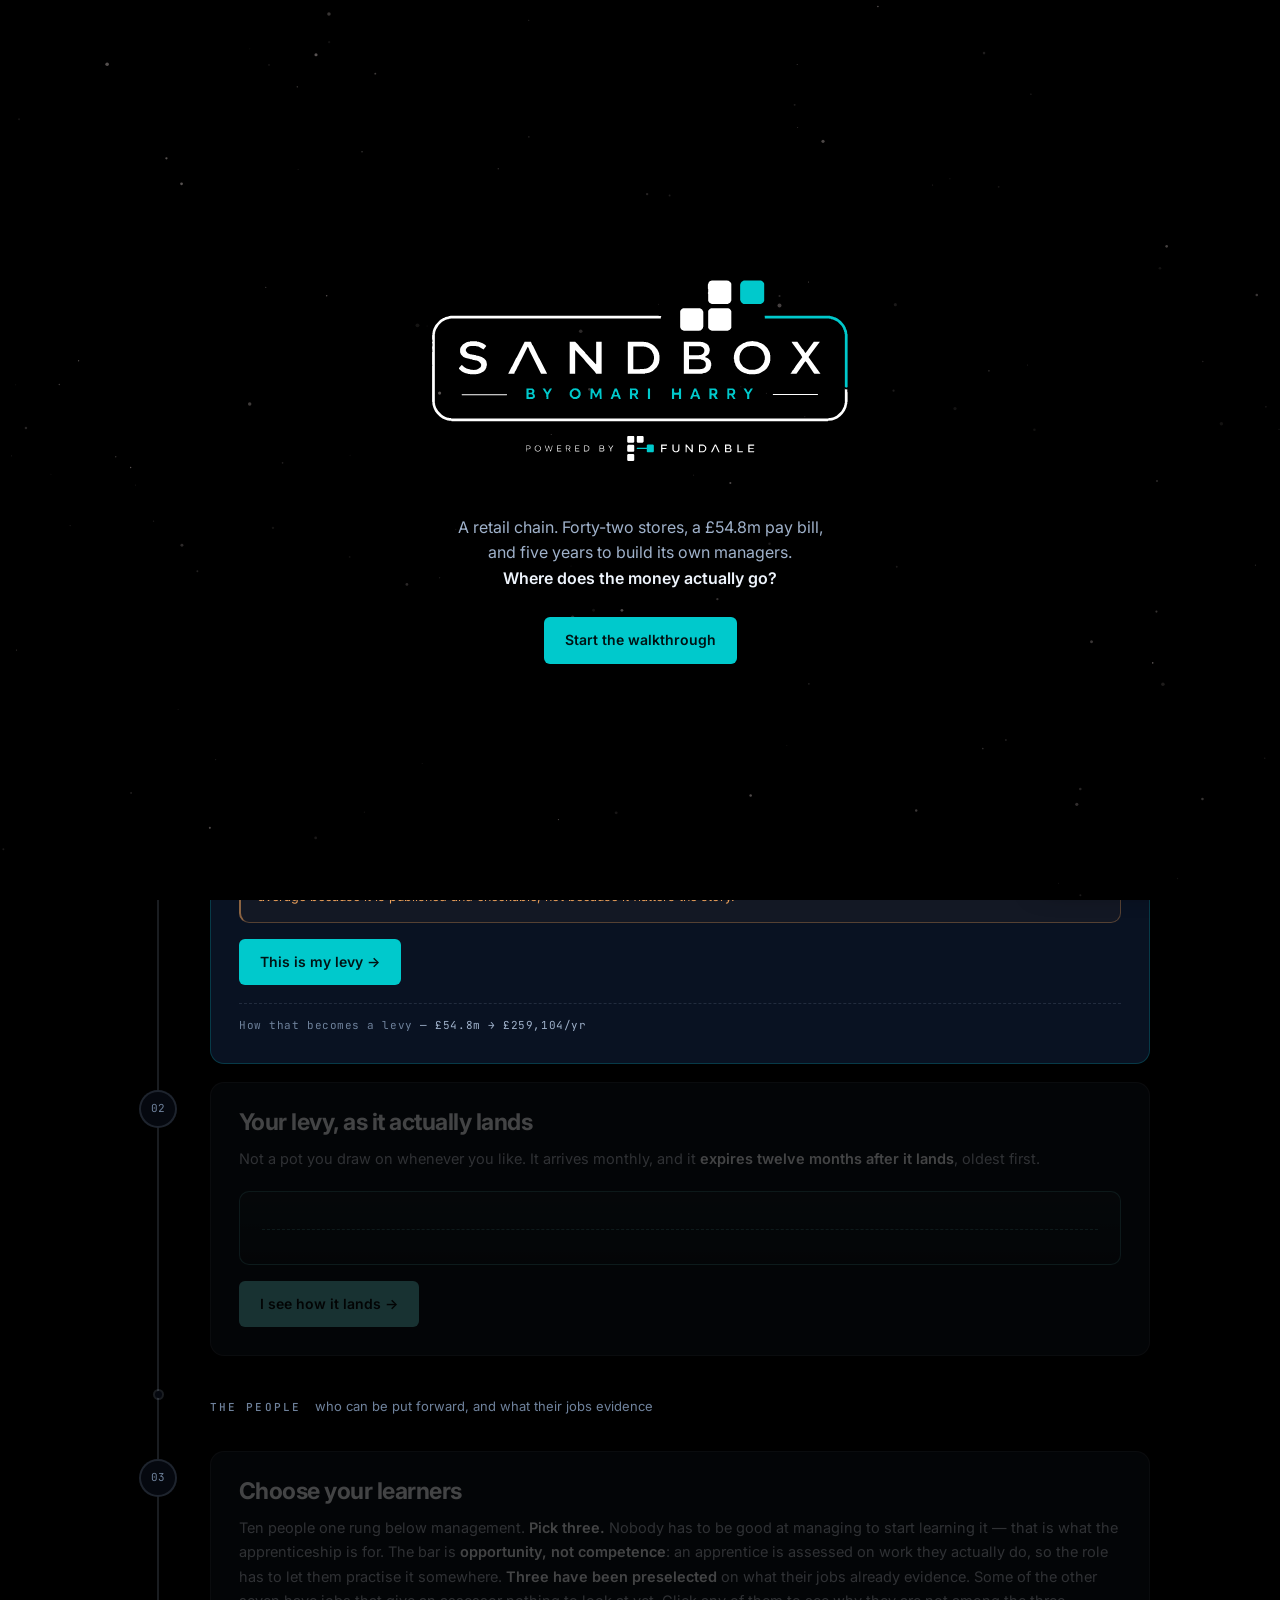
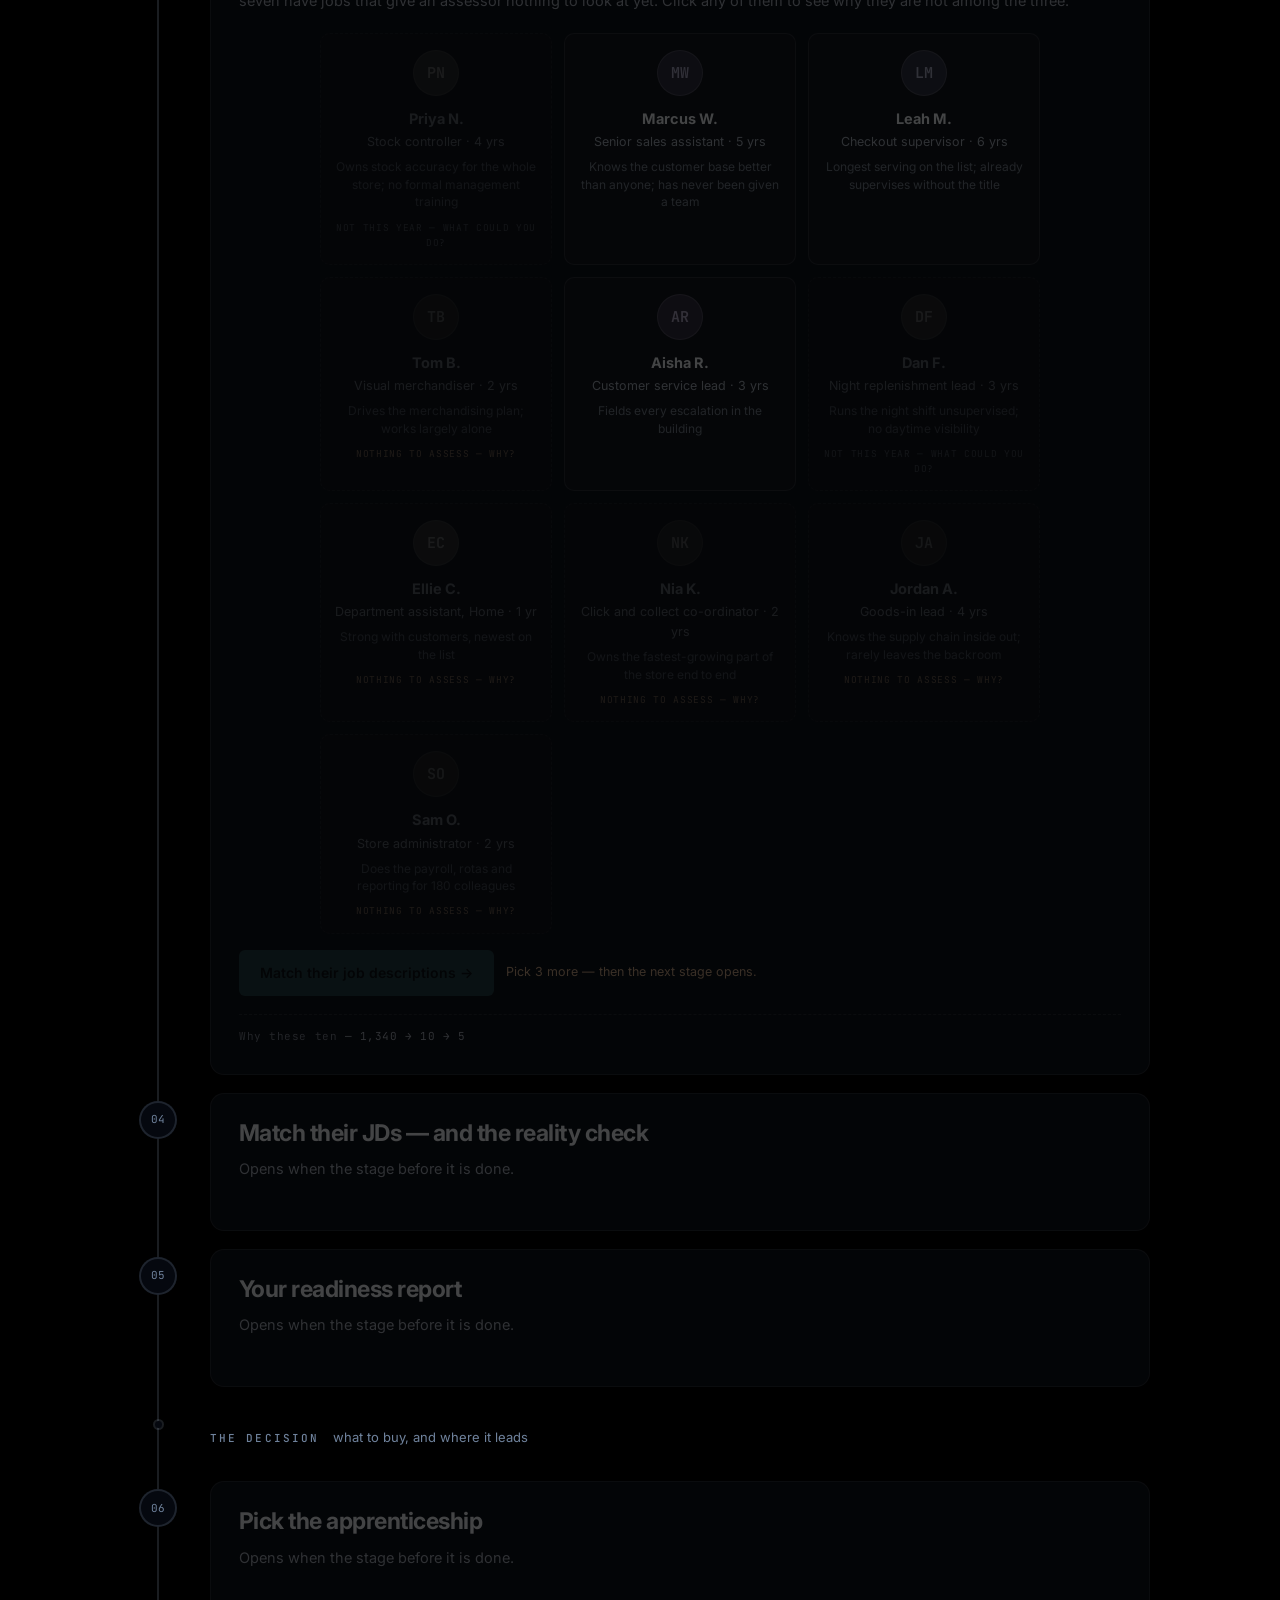
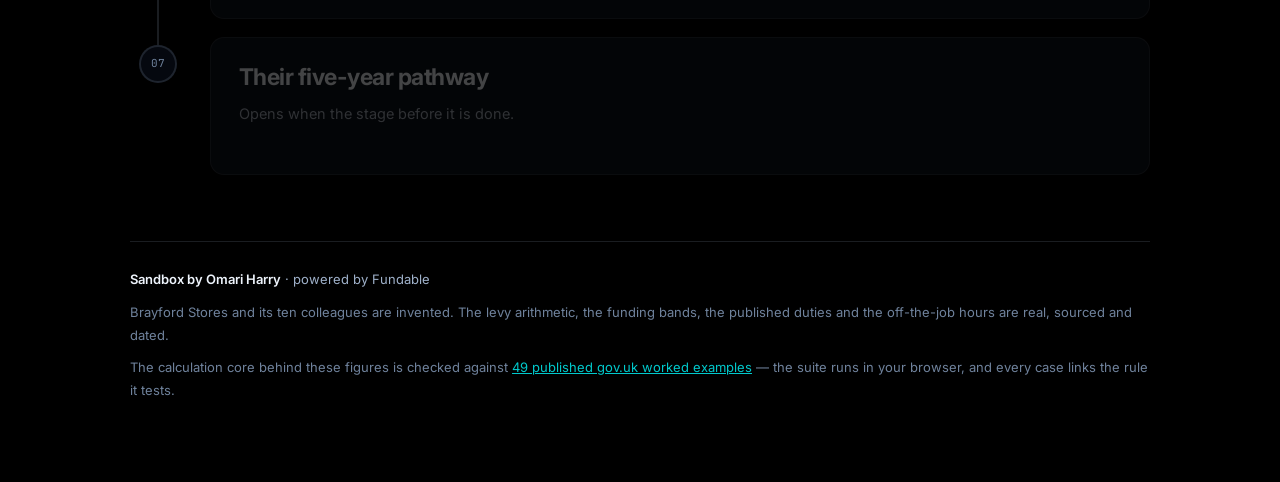
==== commit 793c1ef6: "Department ceiling as a column list; shrink the Fundable credit; move the splash THE DEPARTMENT TABL" ====
--- a/index.html
+++ b/index.html
@@ -47,6 +47,12 @@
      96 at 12.5px, longer than the ideal measure and far shorter than the
      882px card. */
   --measure:620px;
+  /* The measure is for prose with nothing around it. Inside a bordered panel
+     the frame already shortens the line, so a measure there leaves a SECOND
+     ragged edge inside the box — which is what the reality check looked
+     like: its heading filling the box and its three paragraphs stopping
+     213px short of the same inner edge. The rule is now: outside a box, the
+     measure; inside one, fill it. */
 }
 *{box-sizing:border-box}
 html{scroll-behavior:smooth}
@@ -67,11 +73,32 @@
 #splash{position:fixed;inset:0;z-index:60;background:#000;display:flex;flex-direction:column;
   align-items:center;justify-content:center;gap:26px;padding:24px;transition:opacity .5s ease,visibility .5s}
 #splash.gone{opacity:0;visibility:hidden}
-#splash img{width:min(540px,86vw);height:auto;animation:rise .9s cubic-bezier(.2,.7,.3,1) both}
-#splash .tag{color:var(--muted);font-size:16px;text-align:center;max-width:46ch;margin:0;
+/* The lockup is one flat SVG with no groups, so "powered by Fundable"
+   cannot be scaled on its own inside it. It is sliced instead: measured, the
+   artwork has a clean empty band between y608 and y640 of its 887 height, so
+   the wordmark is everything above 624 and the credit everything below 640.
+   Two boxes, each showing its own slice as a background, and the lower one
+   is 70% as wide — which is the 30% reduction, since the background scales
+   with the box. */
+.sp-logo{display:flex;flex-direction:column;align-items:center;gap:10px;
+  width:min(540px,86vw);position:relative;z-index:1;
+  animation:rise .9s cubic-bezier(.2,.7,.3,1) both}
+.sp-logo i{display:block;background-image:url(assets/sandbox-logo-transparent.svg);
+  background-repeat:no-repeat;background-size:100% auto}
+.sl-mark{width:100%;aspect-ratio:1774/624;background-position:top center}
+.sl-by{width:70%;aspect-ratio:1774/247;background-position:bottom center}
+
+/* Its own surface of the page's star field. The splash is opaque, so without
+   this it is the one screen with nothing moving on it — and the field is
+   already shared this way with the recap, same nodes, same drift, so the
+   stars behind the logo are the stars you then scroll into. */
+.sp-bg{position:absolute;inset:0;width:100%;height:100%;z-index:0;display:block;
+  pointer-events:none;opacity:0;animation:spFade 2.4s .2s ease both}
+@keyframes spFade{to{opacity:1}}
+#splash .tag{position:relative;z-index:1;color:var(--muted);font-size:16px;text-align:center;max-width:46ch;margin:0;
   animation:rise .9s .25s cubic-bezier(.2,.7,.3,1) both}
 #splash .tag b{color:var(--ink);font-weight:600}
-#enter{animation:rise .9s .45s cubic-bezier(.2,.7,.3,1) both}
+#enter{position:relative;z-index:1;animation:rise .9s .45s cubic-bezier(.2,.7,.3,1) both}
 @keyframes rise{from{opacity:0;transform:translateY(14px)}to{opacity:1;transform:none}}
 
 /* ── chrome ───────────────────────────────────────────────────────────── */
@@ -211,7 +238,7 @@
 .payoff>h3,.check h3,.verdict h3,.why h4{margin:0 0 10px;font-size:15px;font-weight:700;letter-spacing:-.01em;color:var(--cyan)}
 .payoff.warn>h3,.check h3,.why h4{color:var(--warm)}
 .payoff.stop>h3,.verdict.bad h3{color:var(--bad)}
-.payoff>p,.check p,.verdict p,.why p{margin:0 0 10px;font-size:14px;line-height:1.66;color:var(--muted);max-width:var(--measure)}
+.payoff>p,.check p,.verdict p,.why p{margin:0 0 10px;font-size:14px;line-height:1.66;color:var(--muted)}
 .payoff>p:last-child,.check p:last-child,.verdict p:last-child,.why p:last-child{margin-bottom:0}
 .payoff b,.check b,.verdict b,.why b{color:var(--ink)}
 
@@ -374,7 +401,7 @@
 .ip-h b{font-size:14px;color:var(--cyan)}
 .ip-h .dismiss{margin-left:auto}
 .infopack .funnel td{padding:6px 14px 6px 0;vertical-align:top;font-family:var(--mono);font-size:11.5px}
-.ip-why{margin:11px 0 0;font-size:13px;color:var(--muted);line-height:1.6;max-width:var(--measure)}
+.ip-why{margin:11px 0 0;font-size:13px;color:var(--muted);line-height:1.6}
 .ip-src{margin:10px 0 0;font-family:var(--mono);font-size:10.5px;color:var(--muted-2)}
 .ip-src a{color:var(--muted)}
 .person.soon{border-style:dashed;opacity:.72;cursor:help}
@@ -484,14 +511,26 @@
 .walkbar .wsay{font-size:13.5px;color:var(--muted);line-height:1.55;max-width:var(--measure);flex:1 1 300px}
 .walkbar .wsay b{color:var(--ink)}
 .walkbar .wyr{font-family:var(--mono);font-size:11px;color:var(--warm);white-space:nowrap}
-.caveat{margin:14px 0 0;font-size:12.5px;color:var(--muted-2);max-width:var(--measure);line-height:1.65}
+/* Boxed, so they run the card's full width instead of stopping 262px short
+   of it. Quieter than .caveat-vis on stage 1, which is a warning and keeps
+   its warm border: these are asides, so the box is neutral and the text
+   carries whatever colour the figure gives it.
+
+   Two pairs of these sit back to back on stage 7. As separate boxes a run
+   reads as a pile, so consecutive ones overlap their borders and square the
+   corners between them — a run becomes one box with a rule across it. */
+.caveat{margin:14px 0 0;font-size:12.5px;color:var(--muted-2);line-height:1.65;
+  border:1px solid var(--line);border-radius:var(--r-md);padding:13px 16px;
+  background:rgba(159,177,202,.035)}
 .caveat b{color:var(--muted)}
+.caveat + .caveat{margin-top:-1px;border-top-left-radius:0;border-top-right-radius:0}
+.caveat:has(+ .caveat){border-bottom-left-radius:0;border-bottom-right-radius:0}
 /* the provider-context card. Matches .prog's box so stage 6 reads as one
    stack of equal-width cards rather than cards with footnotes between them. */
 .stopcard{border:1px solid rgba(240,163,92,.38);border-radius:var(--r-md);padding:18px 20px;
   margin-top:14px;background:rgba(240,163,92,.05)}
 .stopcard h3{margin:0;font-size:16px;font-weight:700;color:var(--warm);letter-spacing:-.01em}
-.stopsub{margin:8px 0 0;font-size:13px;line-height:1.6;color:var(--muted);max-width:var(--measure)}
+.stopsub{margin:8px 0 0;font-size:13px;line-height:1.6;color:var(--muted)}
 .stopgrid{display:grid;gap:14px;grid-template-columns:repeat(auto-fit,minmax(230px,1fr));
   margin-top:16px}
 .stopnote{border-left:2px solid rgba(240,163,92,.4);padding-left:13px}
@@ -614,7 +653,7 @@
 .badge.gone{border-color:var(--bad);color:var(--bad)}
 .ometa{display:flex;flex-wrap:wrap;gap:6px 16px;margin-top:9px;font-size:12.5px;color:var(--muted)}
 .ometa b{color:var(--ink)}
-.oline{margin:9px 0 0;font-size:13px;color:var(--muted);max-width:var(--measure)}
+.oline{margin:9px 0 0;font-size:13px;color:var(--muted)}
 .oline b{color:var(--ink)}
 .opt.dead .oline b{color:var(--bad)}
 
@@ -626,7 +665,7 @@
 .doc-head .meta{font-family:var(--mono);font-size:10px;color:var(--muted-2);text-align:right;line-height:1.8}
 .doc h4{margin:22px 0 9px;font-family:var(--mono);font-size:10.5px;letter-spacing:.12em;
   text-transform:uppercase;color:var(--cyan);font-weight:500}
-.doc p{margin:0 0 9px;font-size:13.5px;color:var(--muted);max-width:var(--measure)}
+.doc p{margin:0 0 9px;font-size:13.5px;color:var(--muted)}
 .doc p b{color:var(--ink)}
 .doc table{width:100%;border-collapse:collapse;font-size:13px;margin:4px 0 2px}
 .doc th{text-align:left;font-family:var(--mono);font-size:10px;letter-spacing:.07em;
@@ -780,6 +819,21 @@
 /* next rungs — a four-column grid so the level pebble, the duration and the
    band each sit in their own column and can be read down rather than hunted
    for. They were inline before, which put every figure at a different x. */
+/* The department ceiling, on the same row grid as the rungs further down
+   this stage, so the two lists read as one kind of thing. */
+.depts{list-style:none;margin:14px 0 0;padding:0;border-top:1px solid var(--line)}
+.depts li{display:grid;grid-template-columns:1fr 1fr 86px 52px 56px;align-items:baseline;gap:14px;
+  padding:11px 2px;border-bottom:1px solid rgba(159,177,202,.07)}
+.depts .dn{font-weight:600;font-size:14px;color:var(--ink);min-width:0;overflow:hidden;
+  text-overflow:ellipsis;white-space:nowrap}
+.depts .dw{font-size:13px;color:var(--muted-2);min-width:0;overflow:hidden;
+  text-overflow:ellipsis;white-space:nowrap}
+.depts .dc,.depts .ds{font-family:var(--mono);font-size:12px;color:var(--muted);text-align:right;
+  font-variant-numeric:tabular-nums;white-space:nowrap}
+.depts .ds{color:var(--ink)}
+.depts .dv{font-family:var(--mono);font-size:9.5px;letter-spacing:.1em;text-transform:uppercase;
+  text-align:right;color:var(--good)}
+.depts li.over .ds,.depts li.over .dv{color:var(--bad)}
 .rungs{list-style:none;margin:0;padding:0;border-top:1px solid var(--line)}
 .rungs li{display:grid;grid-template-columns:1fr 42px 92px 78px;align-items:center;gap:14px;
   padding:12px 2px;border-bottom:1px solid rgba(159,177,202,.07)}
@@ -838,7 +892,8 @@
 
 @media (prefers-reduced-motion:reduce){
   html{scroll-behavior:auto}
-  #splash,#splash img,#splash .tag,#enter,.step.active .node,.rc-card{animation:none}
+  #splash,.sp-logo,#splash .tag,#enter,.step.active .node,.rc-card{animation:none}
+  .sp-bg{animation:none;opacity:1}
   .walker{transition:none}
   .rc-card,.rc-note,.rc-in-r,.rc-in-l,.rc-out-l,.rc-out-r{animation:none;opacity:1}
   .rc-track i{transition:none}
@@ -871,7 +926,11 @@
 </div>
 
 <div id="splash">
-  <img src="assets/sandbox-logo-transparent.svg" alt="Sandbox by Omari Harry, powered by Fundable">
+  <canvas class="sp-bg" aria-hidden="true"></canvas>
+  <div class="sp-logo" role="img" aria-label="Sandbox by Omari Harry, powered by Fundable">
+    <i class="sl-mark" aria-hidden="true"></i>
+    <i class="sl-by" aria-hidden="true"></i>
+  </div>
   <p class="tag">A retail chain. Forty-two stores, a &pound;54.8m pay bill,<br>
     and five years to build its own managers.<br><b>Where does the money actually go?</b></p>
   <button class="btn" id="enter">Start the walkthrough</button>
@@ -1073,6 +1132,6 @@
   addEventListener('resize', set, { passive: true });
 })();
 </script>
-<script src="journey.js?v=65"></script>
+<script src="journey.js?v=69"></script>
 </body>
 </html>
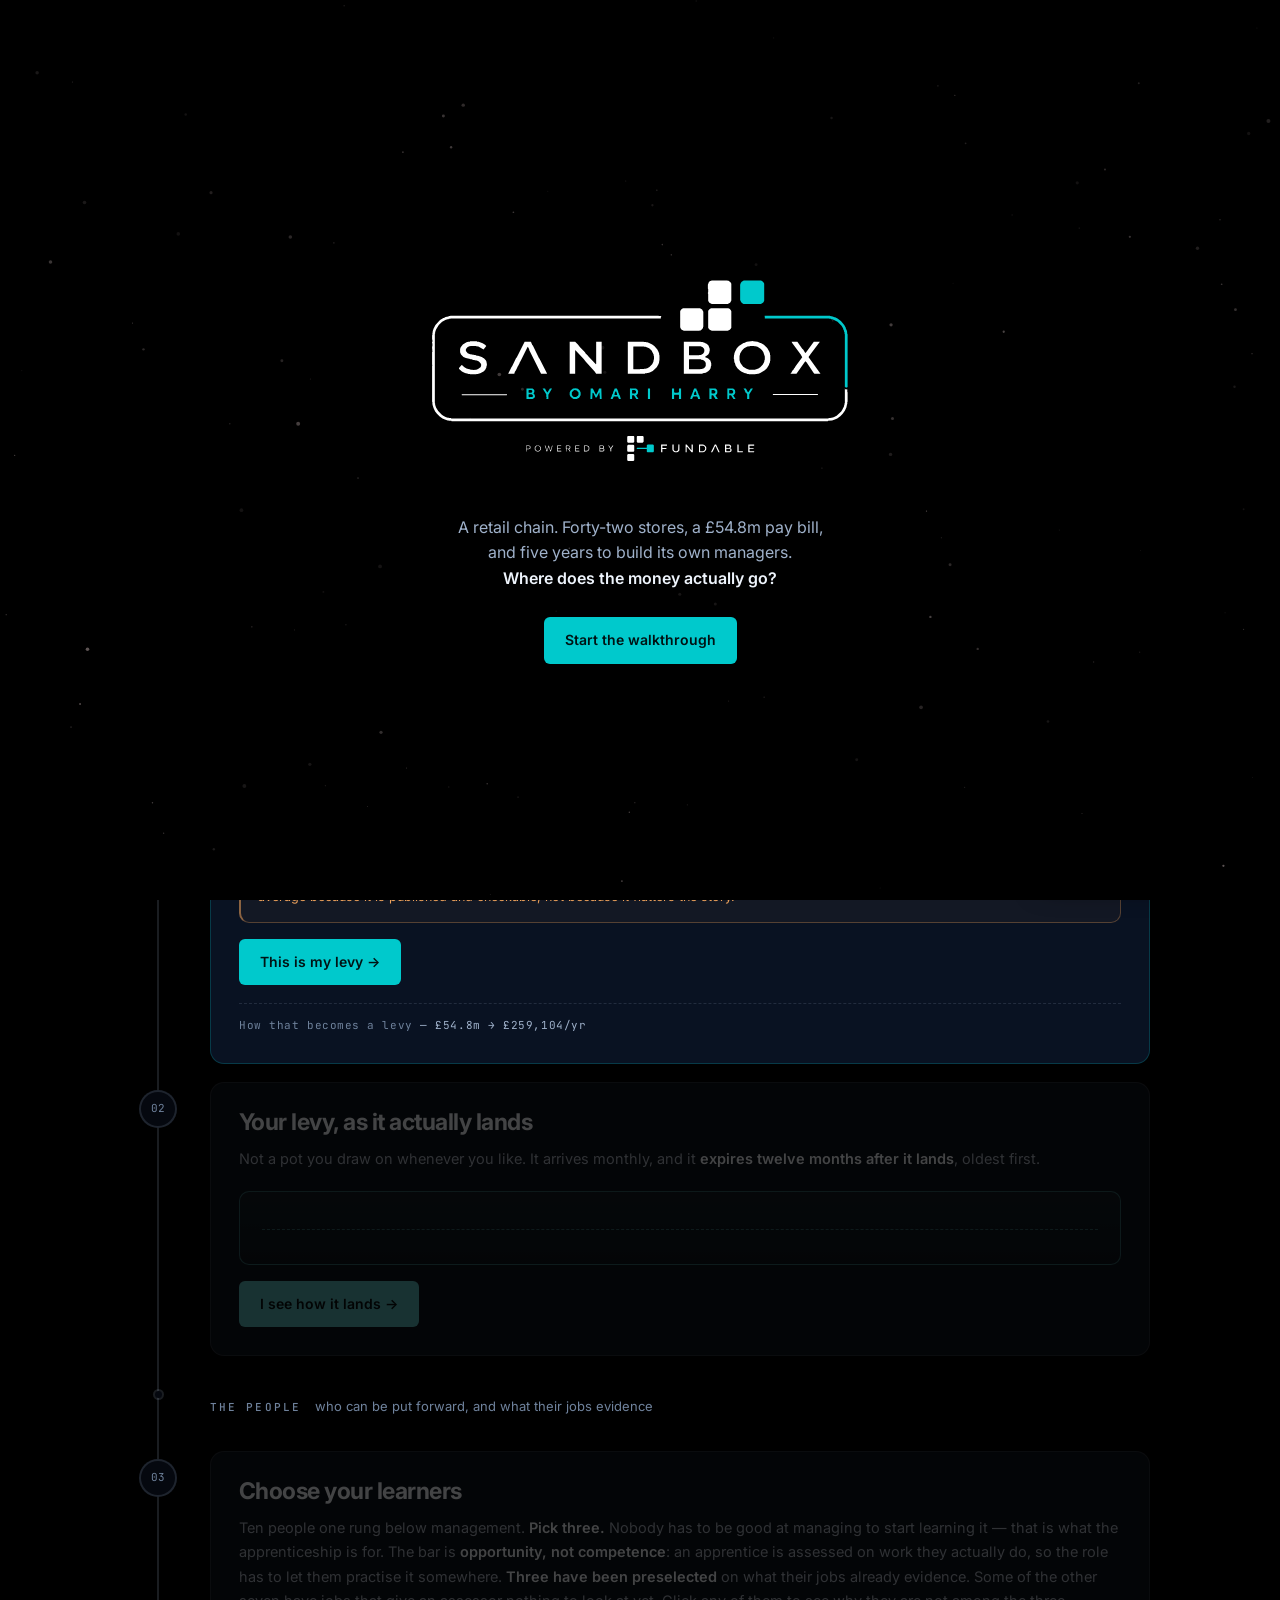
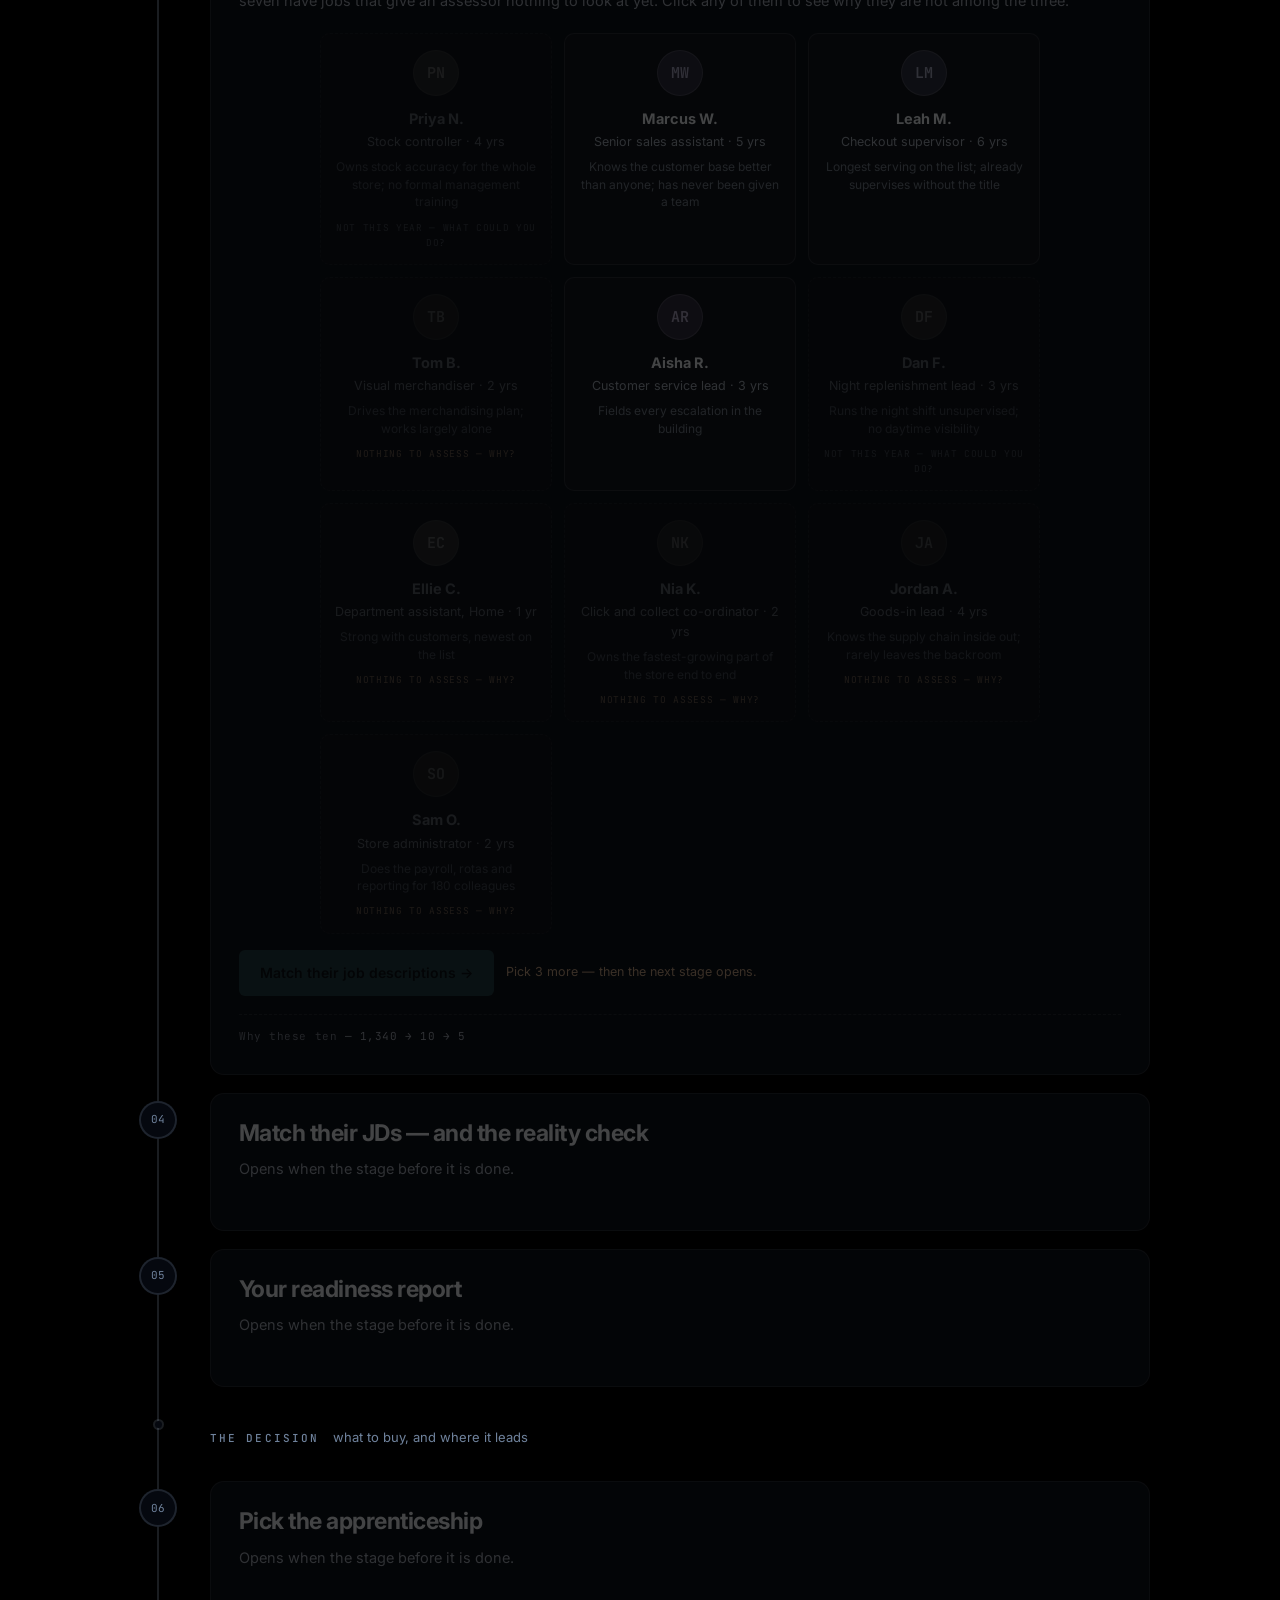
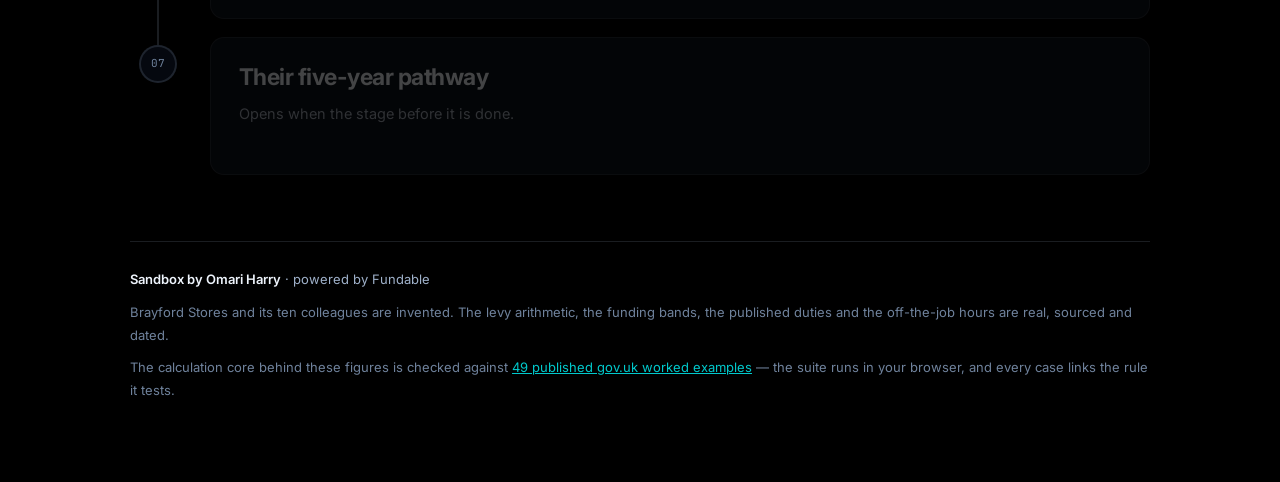
==== commit 17420e68: "Align the "1 of N" column, space the row evenly, and stop pointing at a ratio that is above THE CELL" ====
--- a/index.html
+++ b/index.html
@@ -822,14 +822,31 @@
 /* The department ceiling, on the same row grid as the rungs further down
    this stage, so the two lists read as one kind of thing. */
 .depts{list-style:none;margin:14px 0 0;padding:0;border-top:1px solid var(--line)}
-.depts li{display:grid;grid-template-columns:1fr 1fr 86px 52px 56px;align-items:baseline;gap:14px;
-  padding:11px 2px;border-bottom:1px solid rgba(159,177,202,.07)}
+/* ONE grid for the whole list, with the rows as display:contents, so the
+   five columns are shared and every row lines up. Each li being its own grid
+   was the bug behind two different problems: with 1fr columns the name cell
+   was 273px wide for 70px of text, piling all the slack into one gap (281px
+   from name to count against 77px from count to percentage), and with auto
+   columns each row then sized independently, so the counts landed at 688,
+   677 and 701.
+   Content-sized columns plus space-between gives even gaps; sharing them
+   gives alignment. Rows are separated by space rather than a rule, because
+   display:contents leaves no row box to draw one on. */
+.depts{display:grid;grid-template-columns:auto auto auto auto auto;justify-content:space-between;
+  align-items:baseline;column-gap:24px}
+.depts li{display:contents}
+.depts li > span{padding:11px 0}
 .depts .dn{font-weight:600;font-size:14px;color:var(--ink);min-width:0;overflow:hidden;
   text-overflow:ellipsis;white-space:nowrap}
 .depts .dw{font-size:13px;color:var(--muted-2);min-width:0;overflow:hidden;
   text-overflow:ellipsis;white-space:nowrap}
 .depts .dc,.depts .ds{font-family:var(--mono);font-size:12px;color:var(--muted);text-align:right;
   font-variant-numeric:tabular-nums;white-space:nowrap}
+/* "1 of 14" and "1 of 7" were right-aligned as whole strings, so the shorter
+   one slid 7px right and the "1 of" never lined up down the column. Each
+   number gets a fixed box instead, so the figures align and the word between
+   them sits in the same place on every row. */
+.depts .dc i{display:inline-block;min-width:2ch;text-align:right;font-style:normal}
 .depts .ds{color:var(--ink)}
 .depts .dv{font-family:var(--mono);font-size:9.5px;letter-spacing:.1em;text-transform:uppercase;
   text-align:right;color:var(--good)}
@@ -1132,6 +1149,6 @@
   addEventListener('resize', set, { passive: true });
 })();
 </script>
-<script src="journey.js?v=69"></script>
+<script src="journey.js?v=73"></script>
 </body>
 </html>
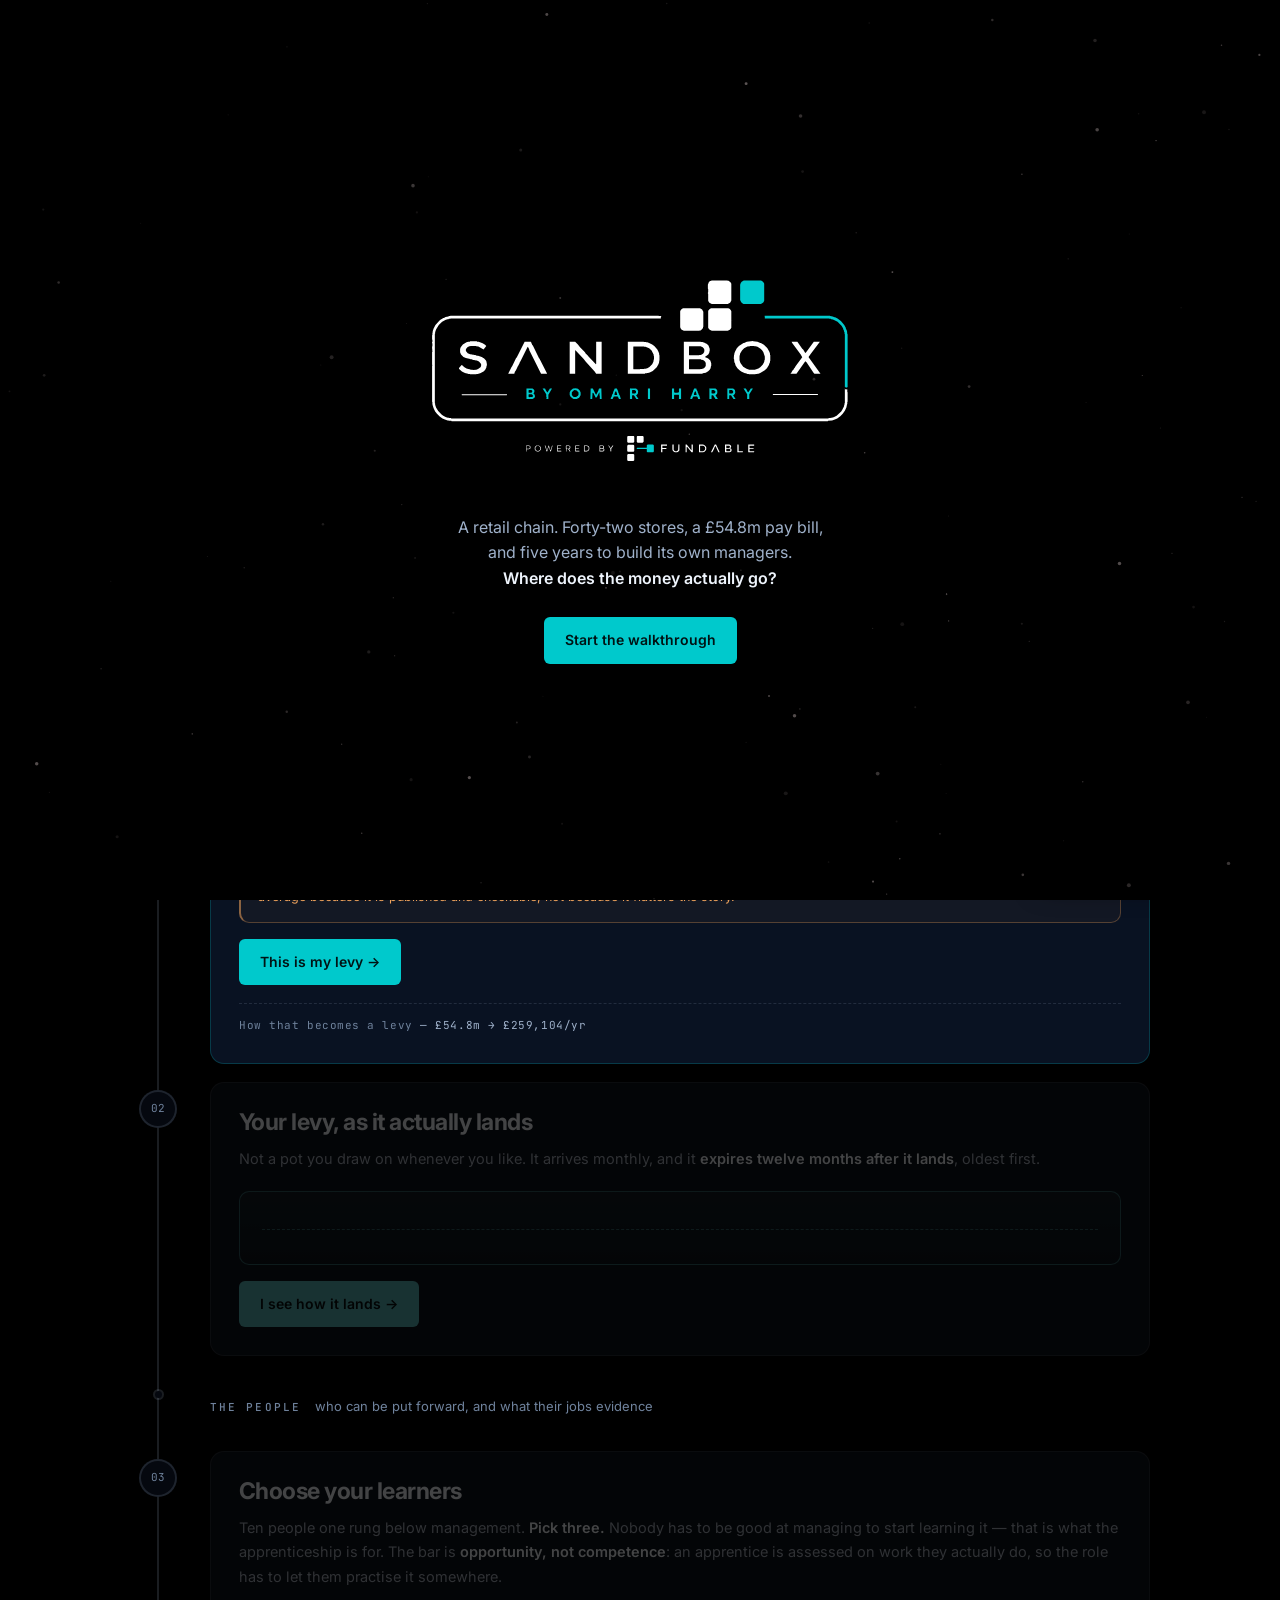
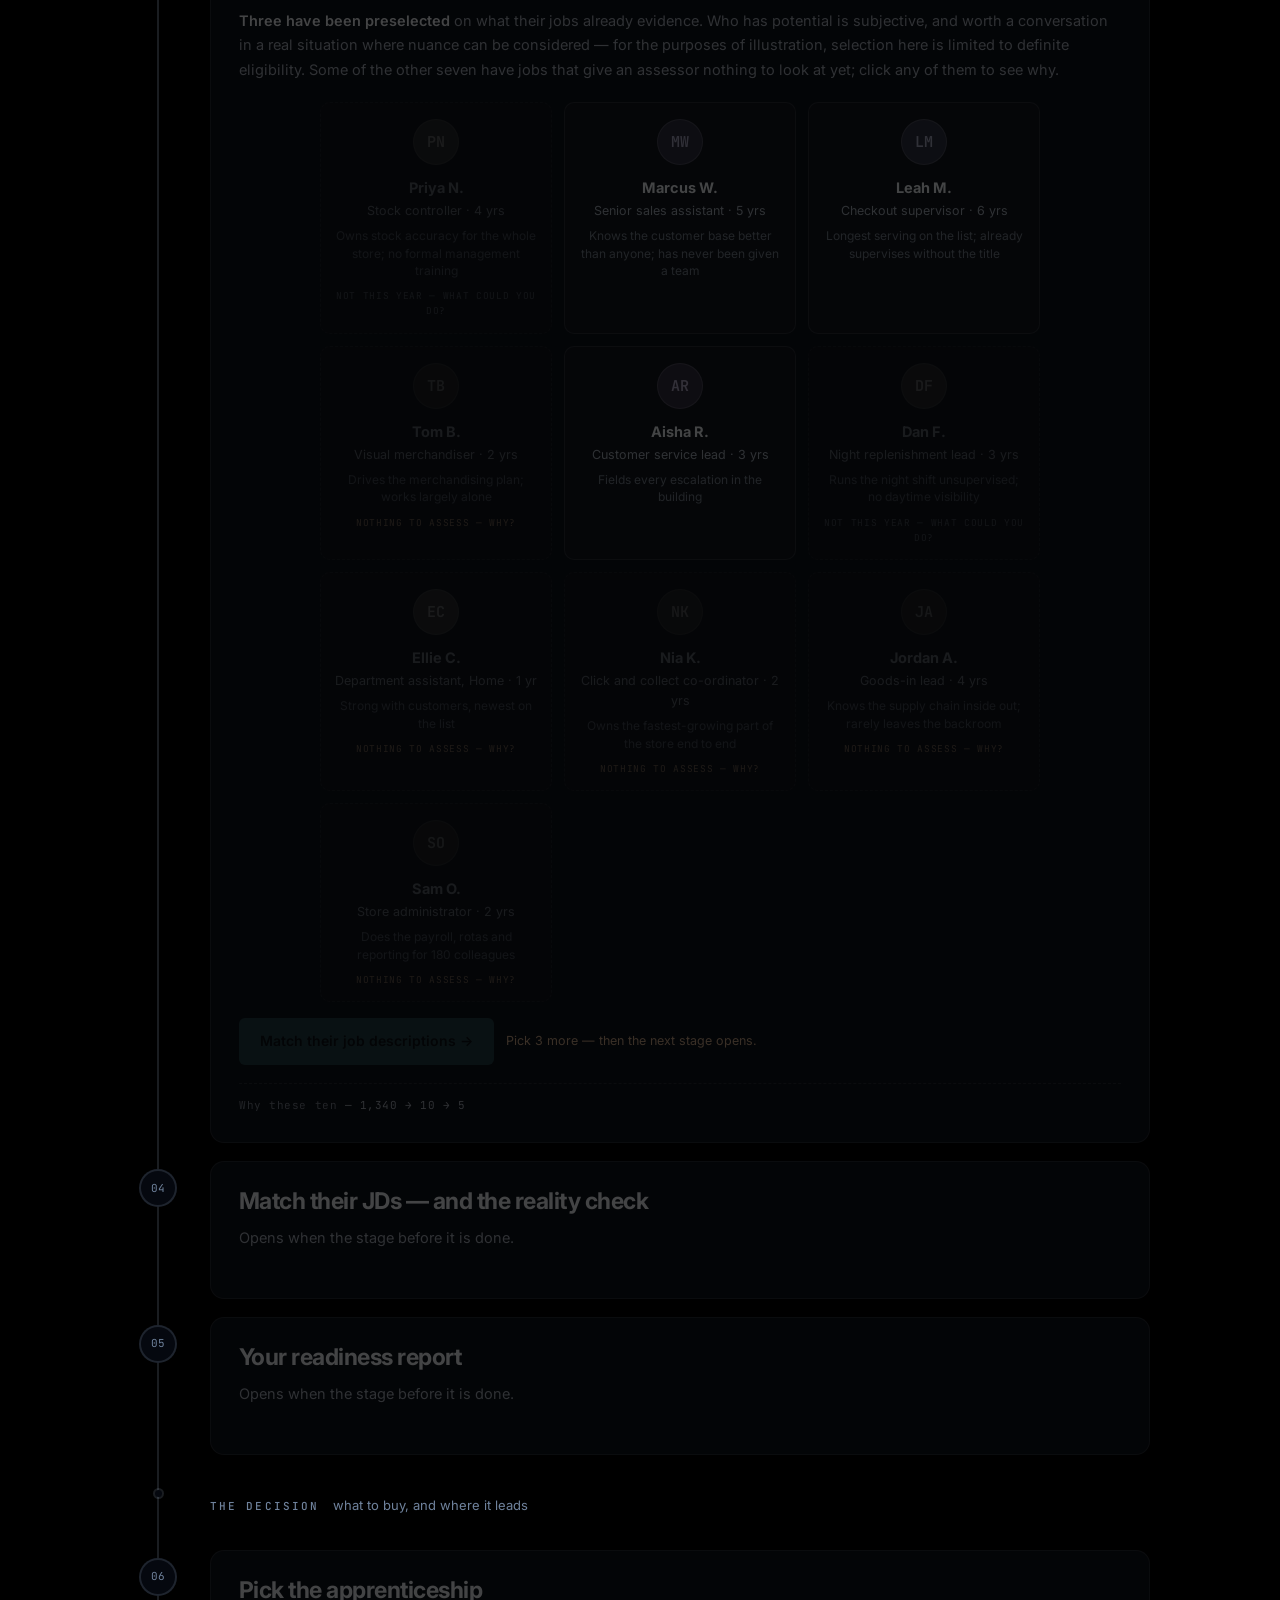
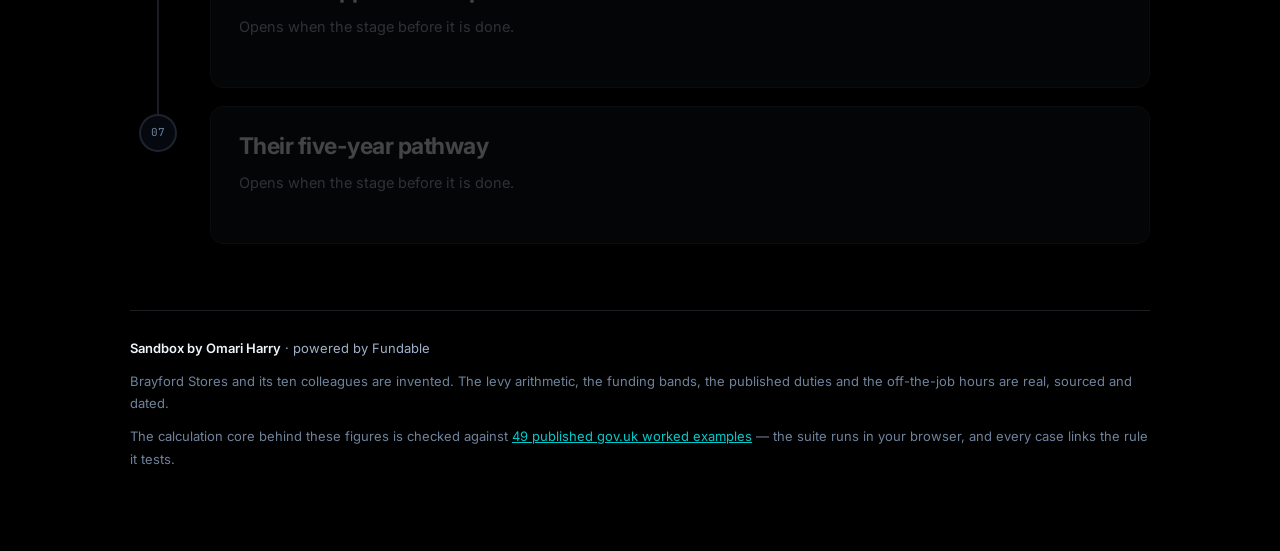
==== commit 386cb58b: "Explain the limited selection on stage 3, not just in the README The page said what had happened — t" ====
--- a/index.html
+++ b/index.html
@@ -1052,9 +1052,12 @@
         <p class=sub>Ten people one rung below management. <b>Pick three.</b> Nobody has to be
         good at managing to start learning it &mdash; that is what the apprenticeship is for. The bar
         is <b>opportunity, not competence</b>: an apprentice is assessed on work they actually do, so
-        the role has to let them practise it somewhere. <b>Three have been preselected</b> on what
-        their jobs already evidence. Some of the other seven have jobs that give an assessor nothing
-        to look at yet. Click any of them to see why they are not among the three.</p>
+        the role has to let them practise it somewhere.</p>
+        <p class=sub><b>Three have been preselected</b> on what their jobs already evidence. Who has
+        potential is subjective, and worth a conversation in a real situation where nuance can be
+        considered &mdash; for the purposes of illustration, selection here is limited to definite
+        eligibility. Some of the other seven have jobs that give an assessor nothing to look at yet;
+        click any of them to see why.</p>
         <div class="team" id="team"></div>
         <div id="why3"></div>
         <div class="row"><button class="btn" id="go3" disabled>Match their job descriptions &rarr;</button></div>
@@ -1149,6 +1152,6 @@
   addEventListener('resize', set, { passive: true });
 })();
 </script>
-<script src="journey.js?v=73"></script>
+<script src="journey.js?v=74"></script>
 </body>
 </html>
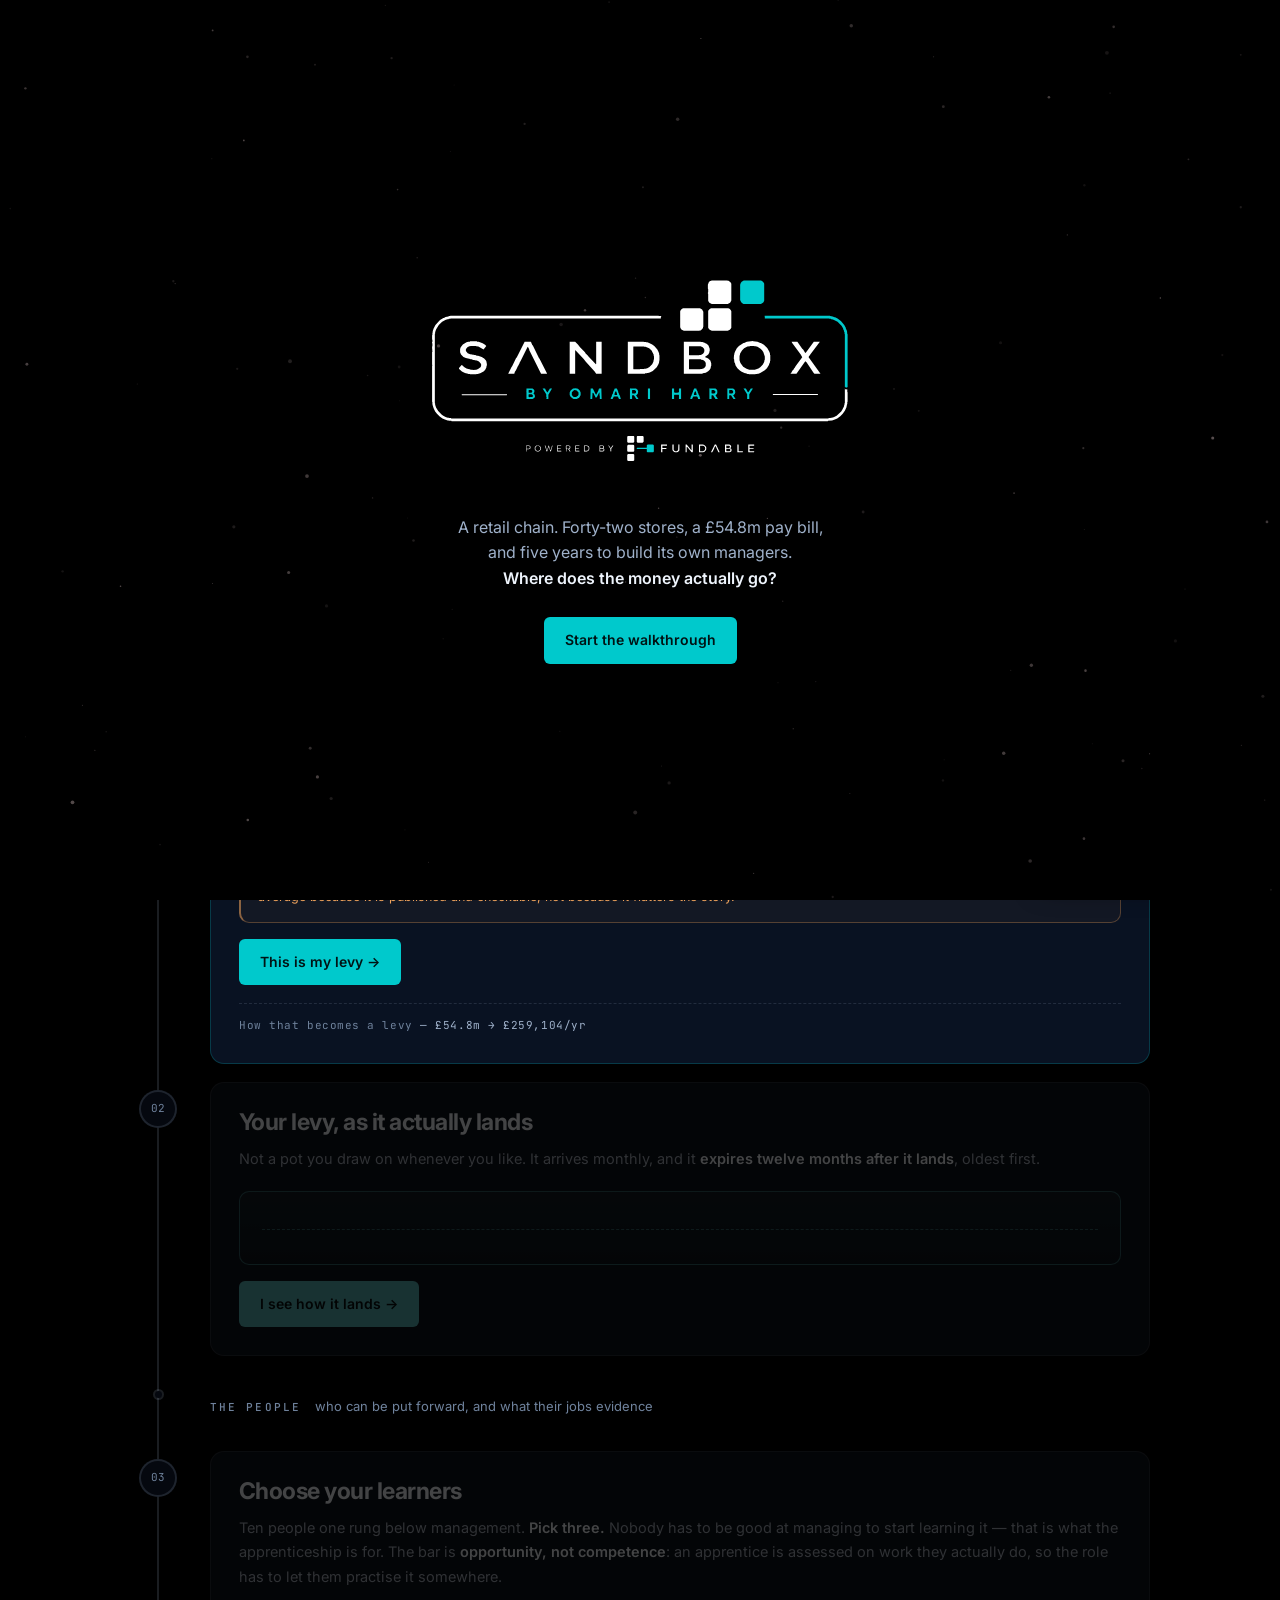
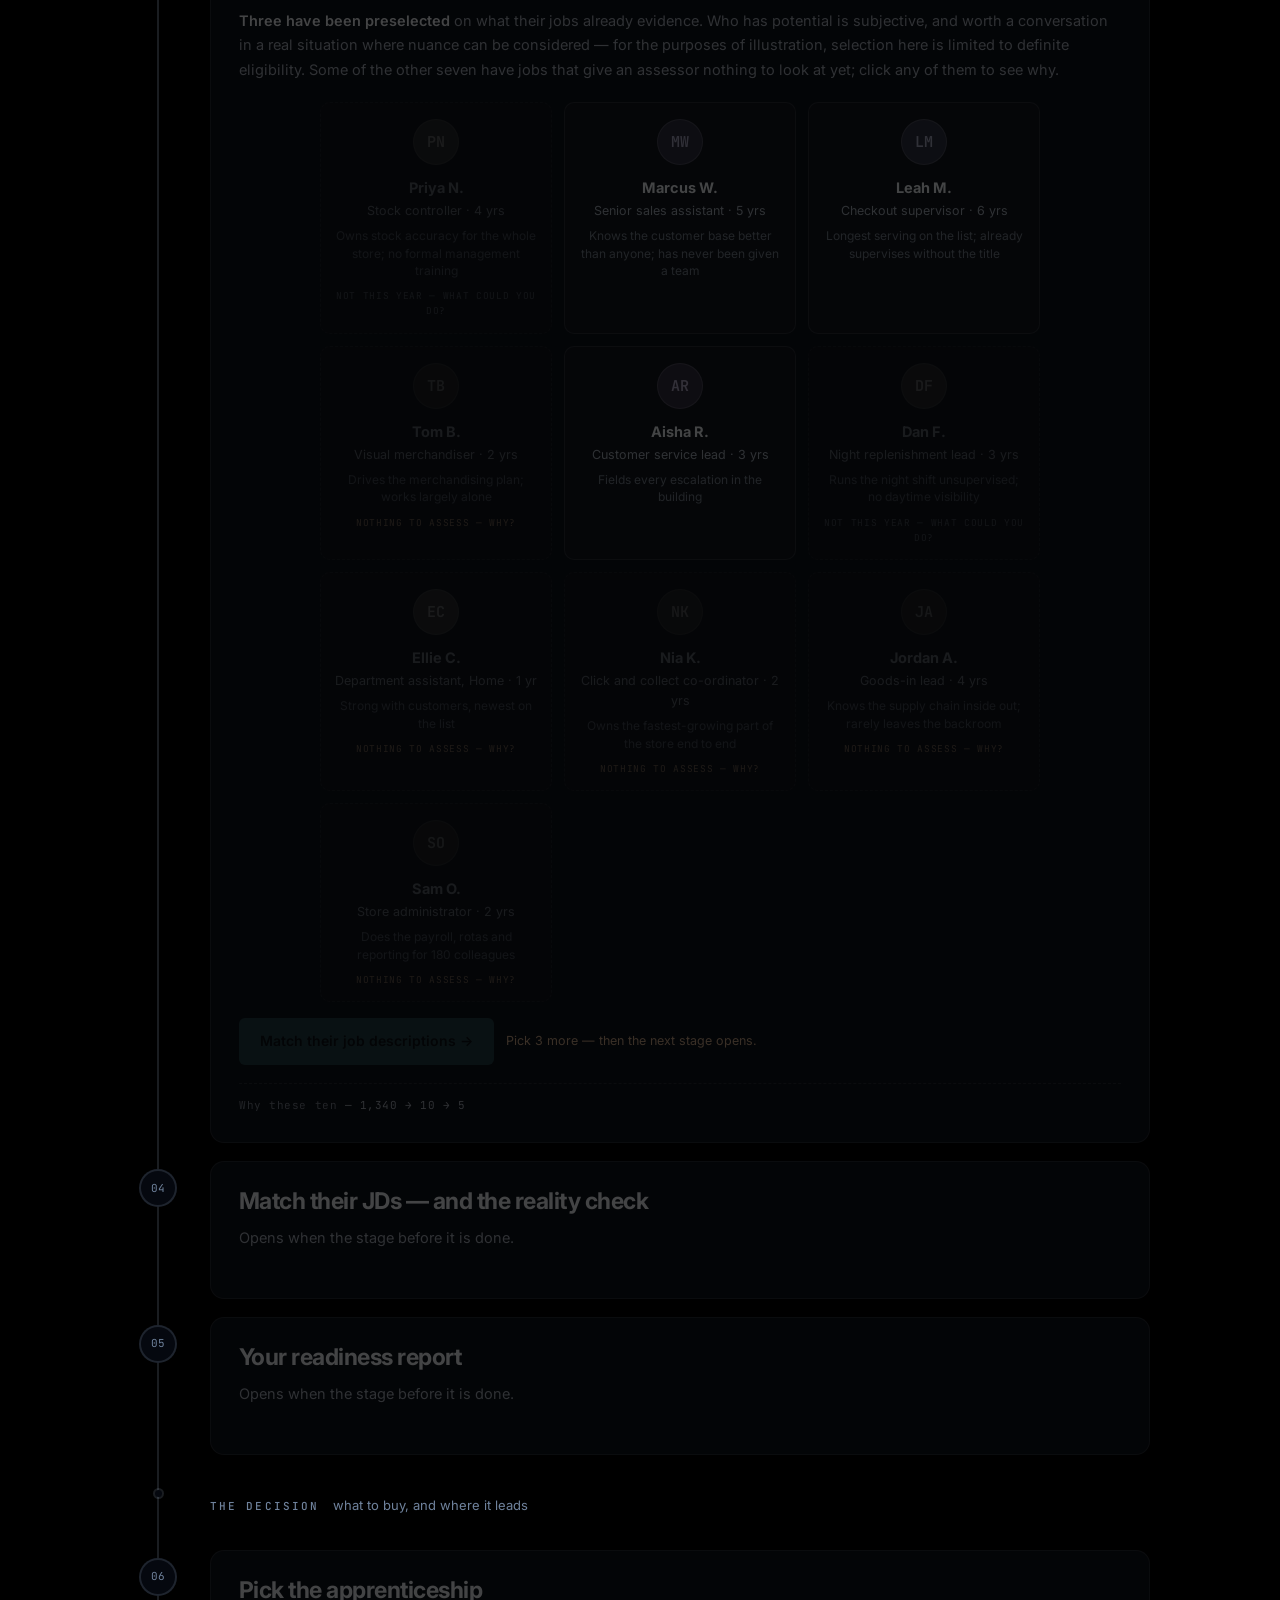
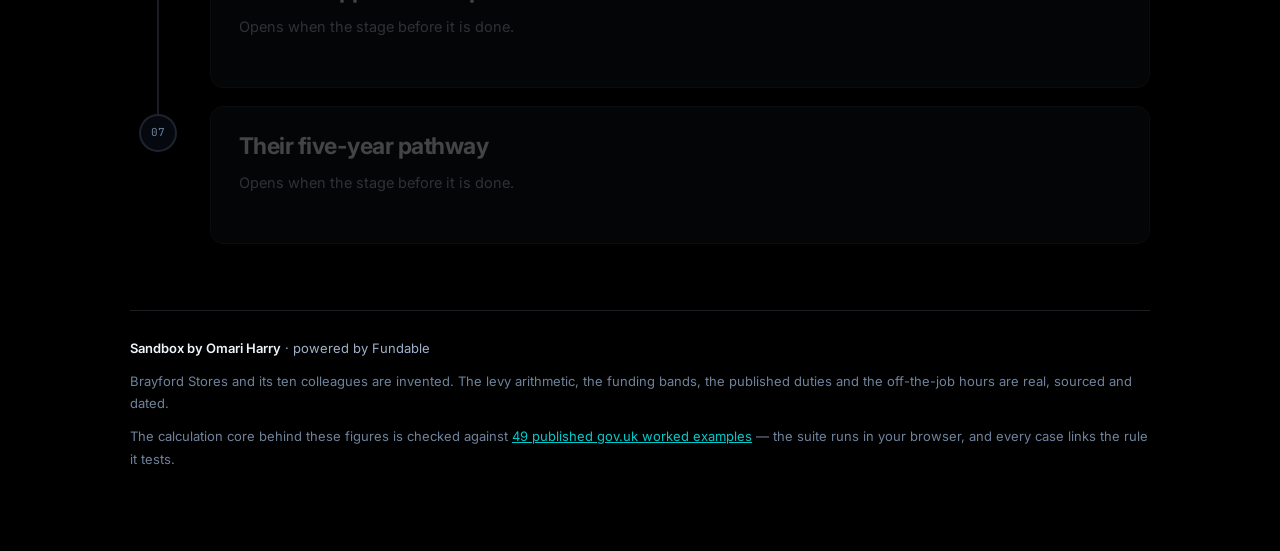
==== commit c922d939: "Choose learners: closing an explainer goes back to the choice The "why not them" panel opens below t" ====
--- a/index.html
+++ b/index.html
@@ -382,7 +382,7 @@
 .ro-sum b{color:var(--ink)}
 
 /* ── people ───────────────────────────────────────────────────────────── */
-.team{display:grid;gap:12px;justify-content:center;
+.team{scroll-margin-top:62px;display:grid;gap:12px;justify-content:center;
   grid-template-columns:repeat(auto-fit,minmax(214px,232px))}
 .person{display:flex;flex-direction:column;align-items:center;gap:2px;text-align:center;
   font:inherit;color:inherit;width:100%;
@@ -1152,6 +1152,6 @@
   addEventListener('resize', set, { passive: true });
 })();
 </script>
-<script src="journey.js?v=74"></script>
+<script src="journey.js?v=75"></script>
 </body>
 </html>
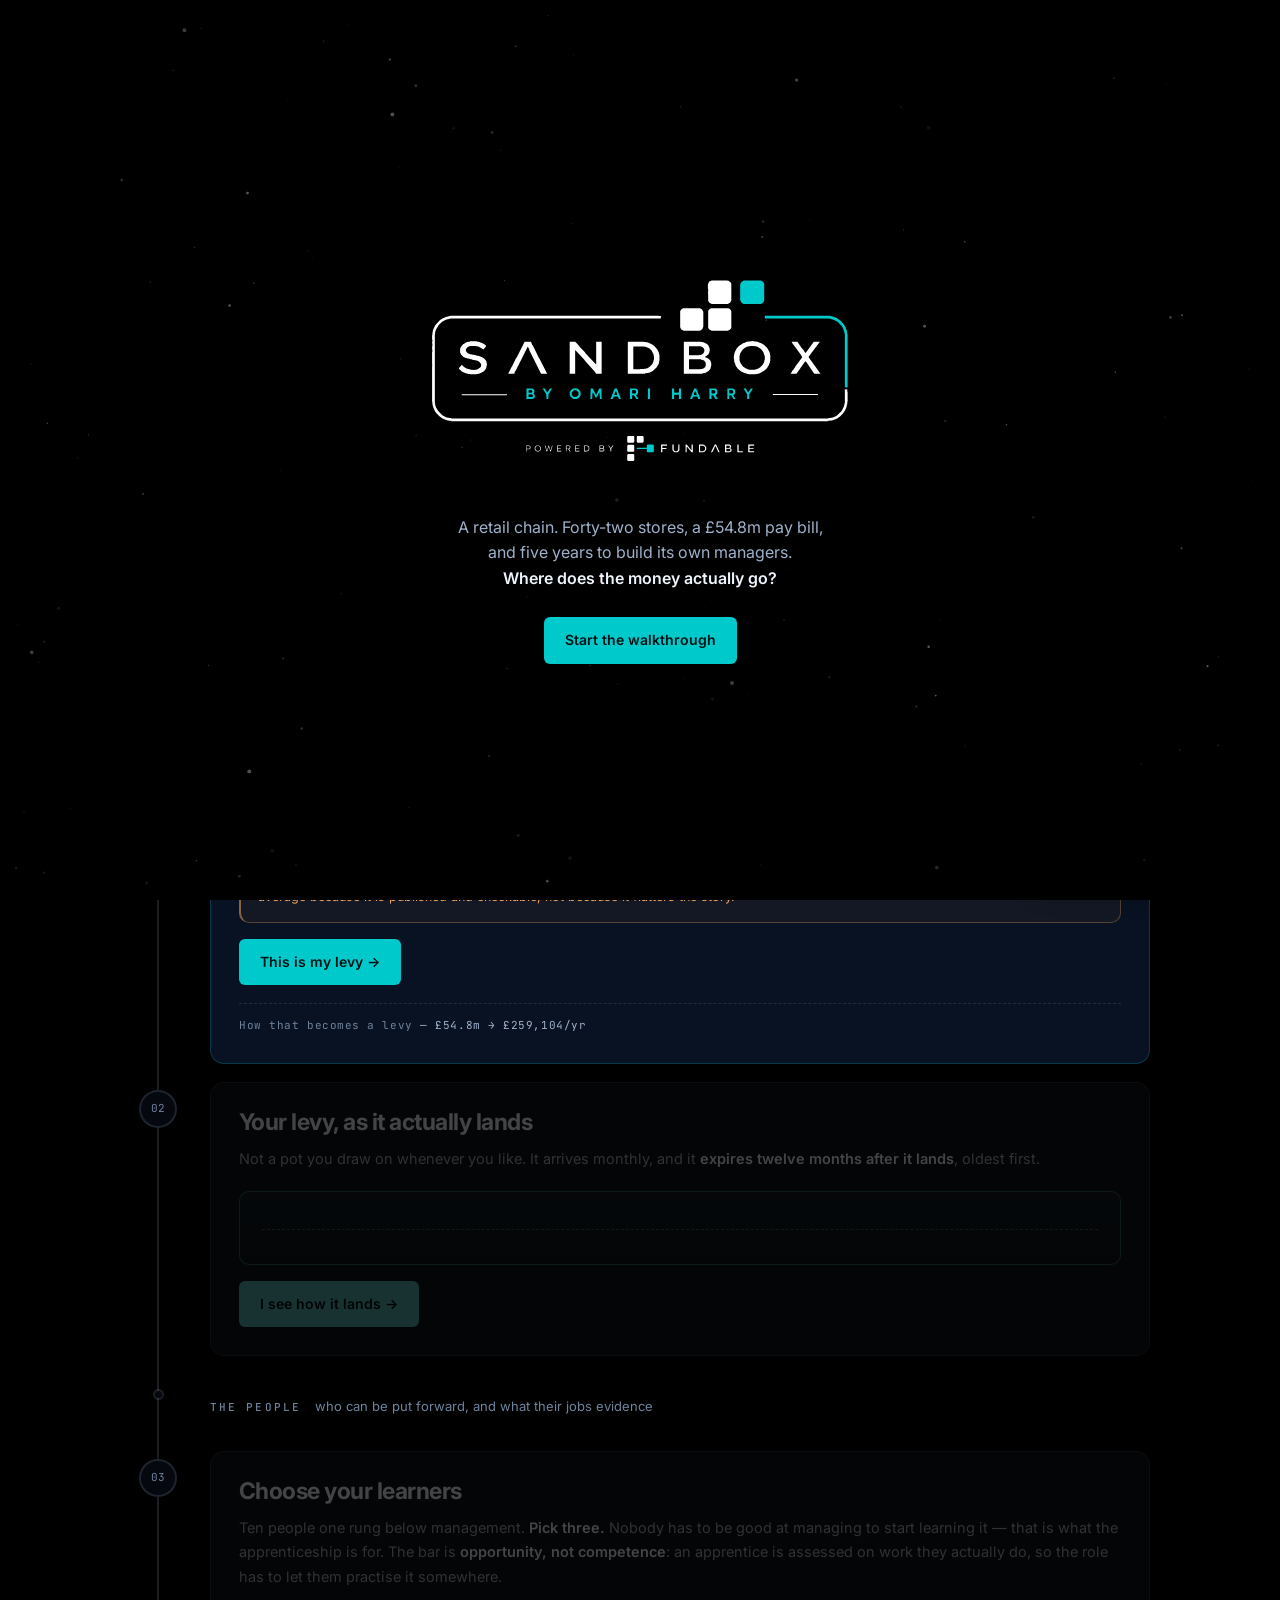
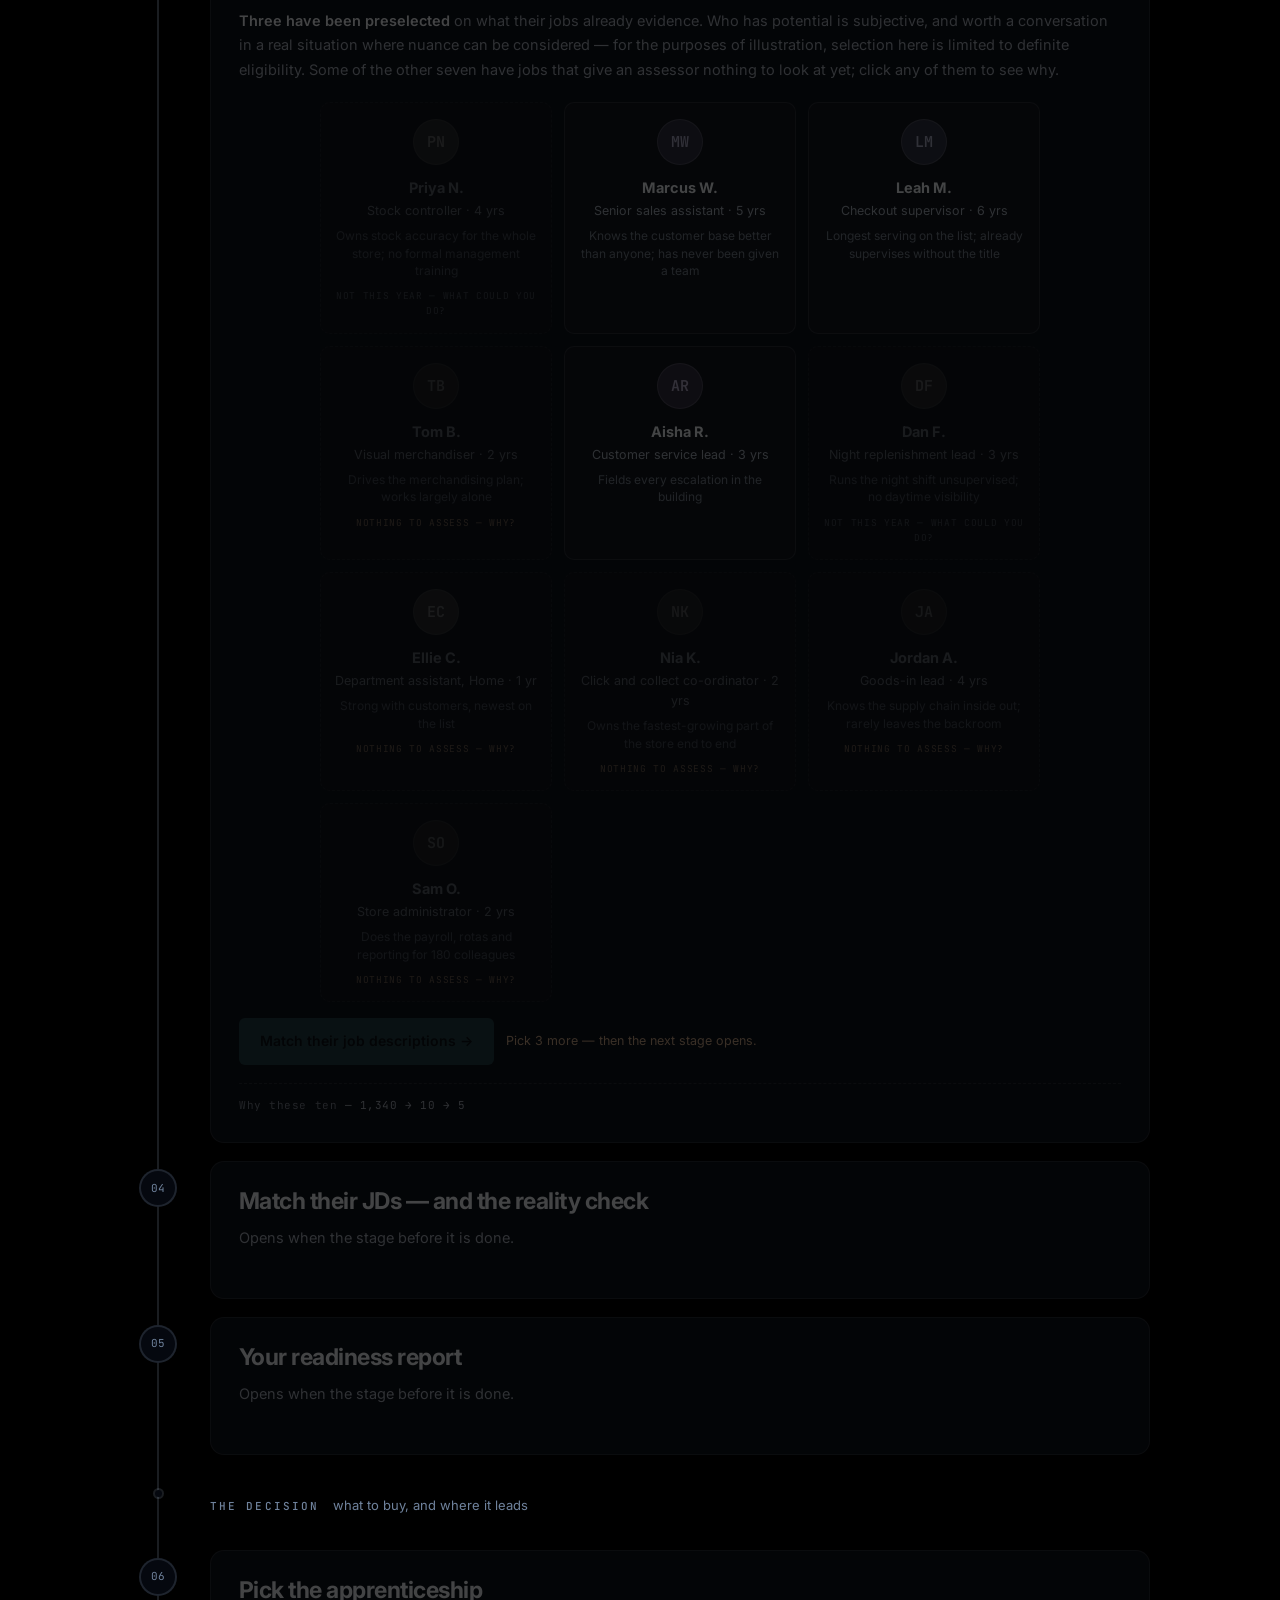
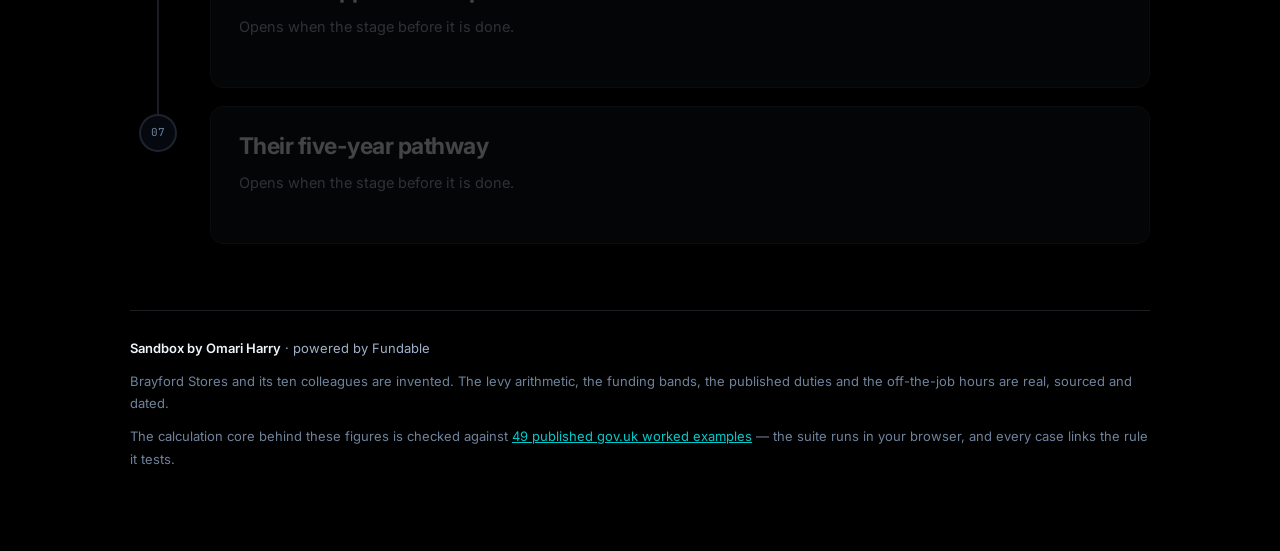
==== commit c1669806: "Stepper: proper title case, so "Assign the Cohort" Principal words take a capital; an article or sho" ====
--- a/index.html
+++ b/index.html
@@ -1152,6 +1152,6 @@
   addEventListener('resize', set, { passive: true });
 })();
 </script>
-<script src="journey.js?v=75"></script>
+<script src="journey.js?v=76"></script>
 </body>
 </html>
